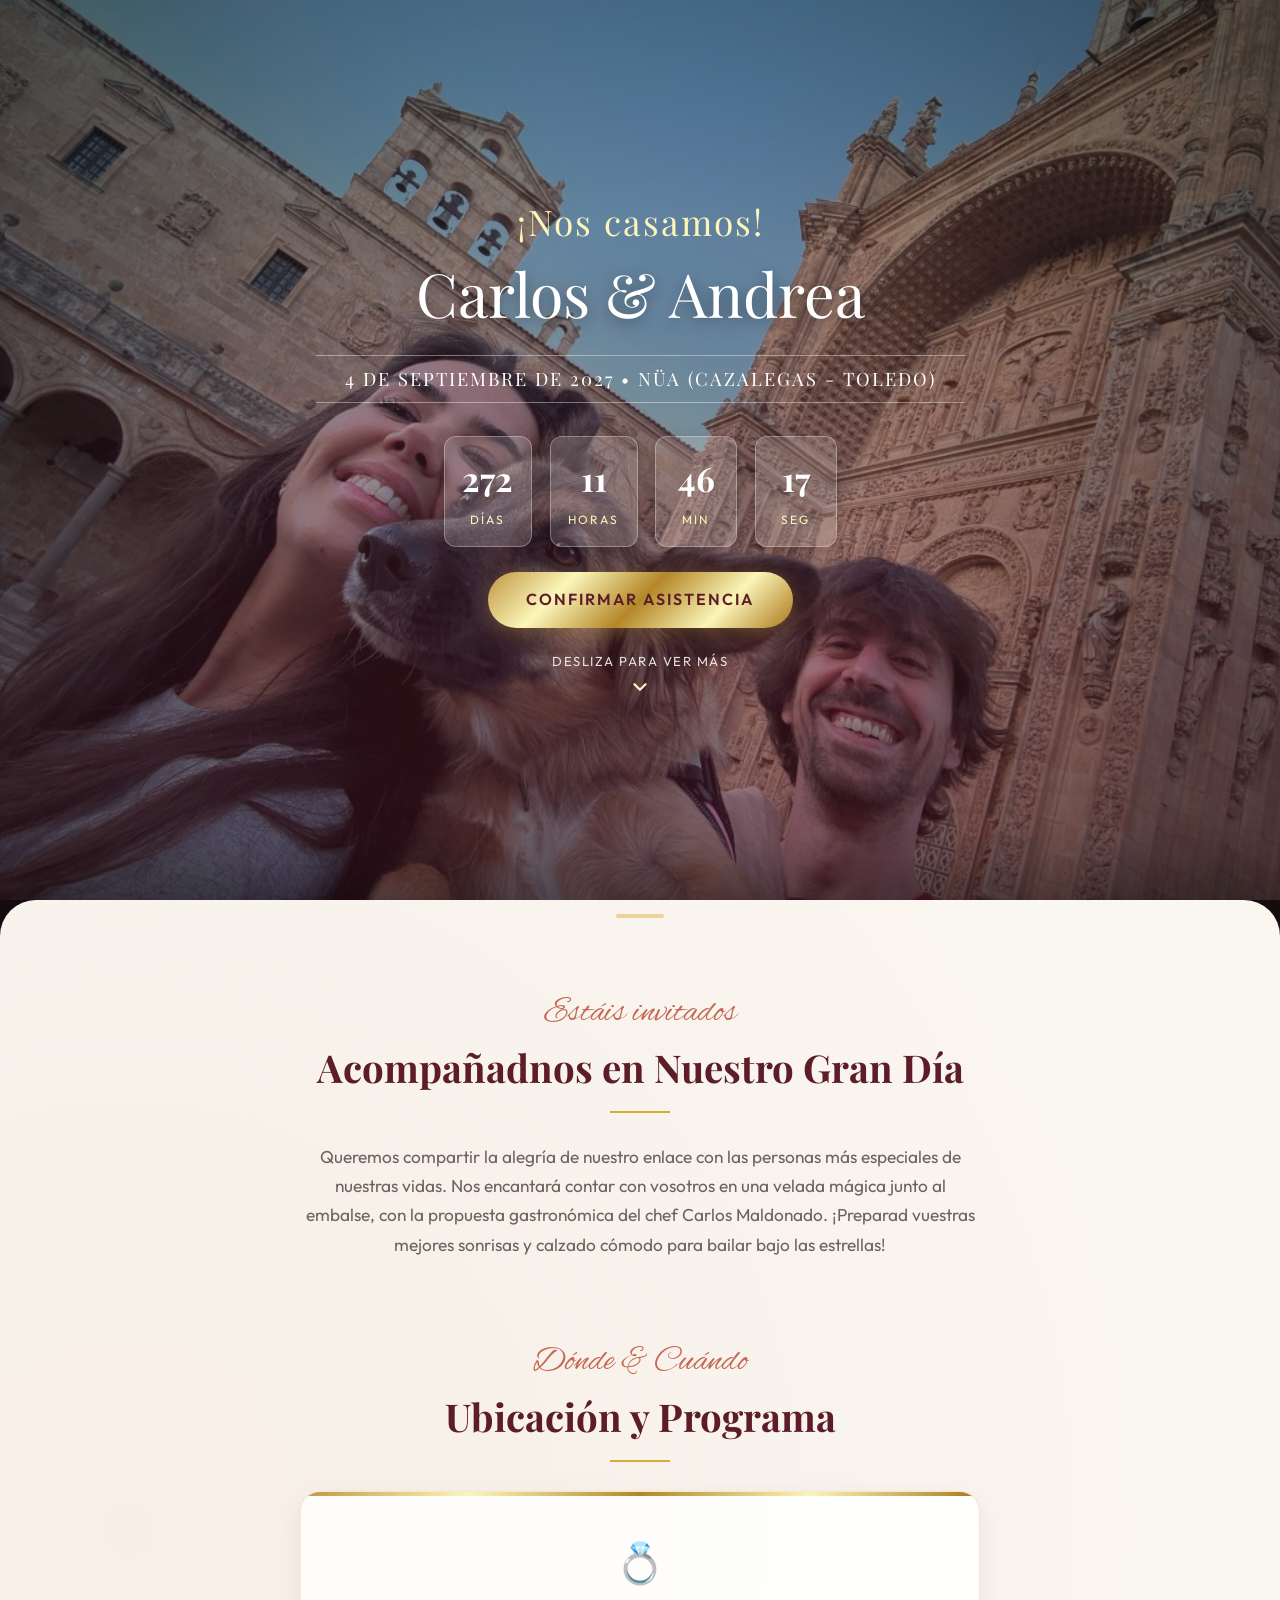
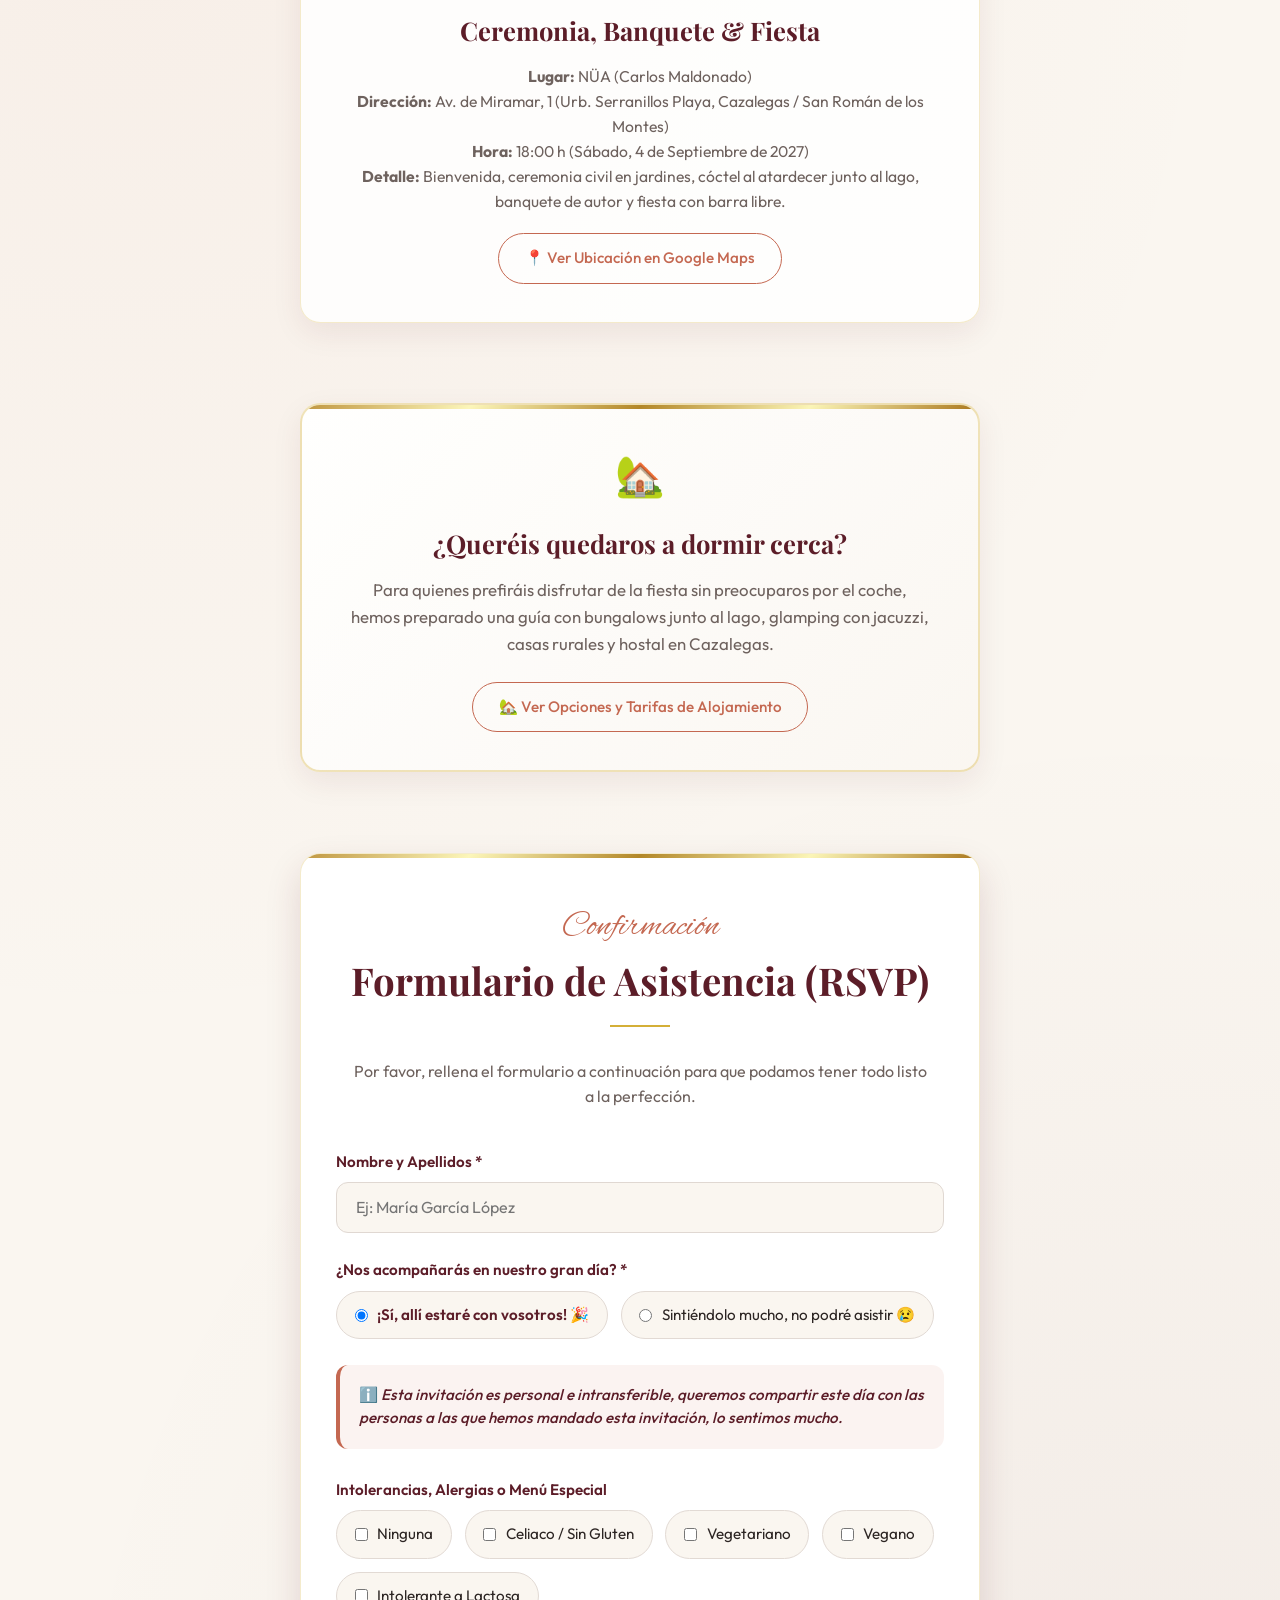
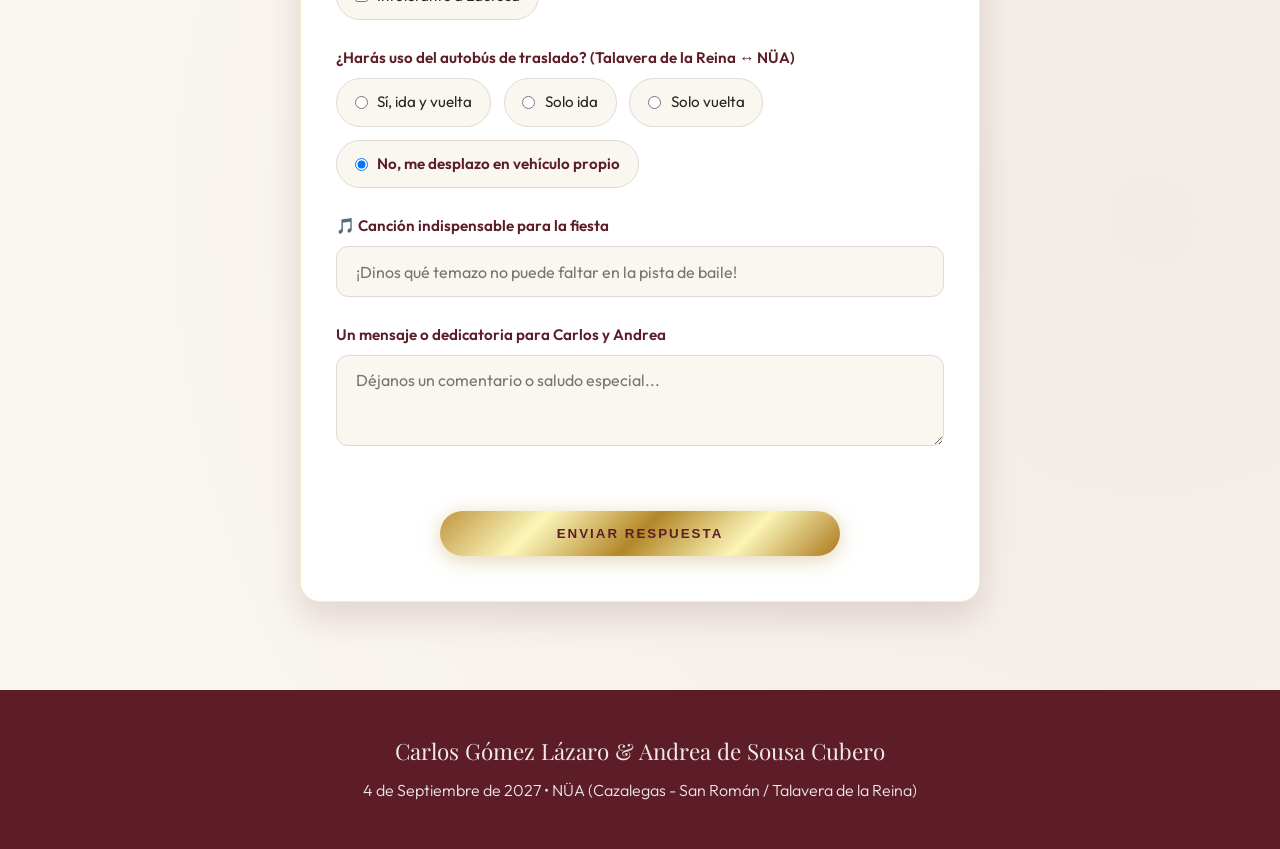
==== index.html @ b98c94bd "Add smooth scroll curtain reveal transition for hero and cards" ====
<!DOCTYPE html>
<html lang="es">
<head>
  <meta charset="UTF-8">
  <meta name="viewport" content="width=device-width, initial-scale=1.0">
  <title>Boda Carlos & Andrea | Invitación Oficial y RSVP</title>
  <meta name="description" content="Invitación oficial de boda de Carlos Gómez Lázaro y Andrea de Sousa Cubero el 4 de Septiembre de 2027. ¡Confirma tu asistencia!">
  
  <!-- CSS Principal -->
  <link rel="stylesheet" href="style.css?v=9">
</head>
<body>

  <!-- HERO SECTION -->
  <header class="hero">
    <div class="hero-overlay"></div>
    <div class="hero-content">
      <p class="hero-subtitle font-serif" style="font-family: 'Playfair Display', serif !important; font-size: 2.2rem; letter-spacing: 2px; text-transform: none; font-style: normal; color: #fcf6ba;">¡Nos casamos!</p>
      <h1 class="hero-title font-serif">Carlos & Andrea</h1>

      <div class="hero-date-badge font-serif">
        4 DE SEPTIEMBRE DE 2027 • NÜA (CAZALEGAS - TOLEDO)
      </div>

      <!-- COUNTDOWN TIMER -->
      <div class="countdown-container">
        <div class="countdown-box">
          <span id="countdown-days" class="countdown-number">00</span>
          <span class="countdown-label">Días</span>
        </div>
        <div class="countdown-box">
          <span id="countdown-hours" class="countdown-number">00</span>
          <span class="countdown-label">Horas</span>
        </div>
        <div class="countdown-box">
          <span id="countdown-minutes" class="countdown-number">00</span>
          <span class="countdown-label">Min</span>
        </div>
        <div class="countdown-box">
          <span id="countdown-seconds" class="countdown-number">00</span>
          <span class="countdown-label">Seg</span>
        </div>
      </div>

      <a href="#rsvp-section" class="btn-primary">Confirmar Asistencia</a>

      <!-- Indicador sutil de scroll -->
      <div class="scroll-indicator">
        <span>Desliza para ver más</span>
        <svg class="scroll-chevron" width="22" height="22" viewBox="0 0 24 24" fill="none" stroke="currentColor" stroke-width="2.5" stroke-linecap="round" stroke-linejoin="round">
          <polyline points="6 9 12 15 18 9"></polyline>
        </svg>
      </div>
    </div>
  </header>

  <!-- CONTENIDO PRINCIPAL: Se desliza cubriendo el Hero al hacer scroll -->
  <main class="main-content-wrapper">

    <!-- NUESTRA HISTORIA & BIENVENIDA -->
    <section class="section welcome-section reveal-on-scroll">
      <div class="section-header">
        <span class="section-subtitle">Estáis invitados</span>
        <h2 class="section-title">Acompañadnos en Nuestro Gran Día</h2>
      </div>
      <p class="welcome-text">
        Queremos compartir la alegría de nuestro enlace con las personas más especiales de nuestras vidas. 
        Nos encantará contar con vosotros en una velada mágica junto al embalse, con la propuesta gastronómica del chef Carlos Maldonado. ¡Preparad vuestras mejores sonrisas y calzado cómodo para bailar bajo las estrellas!
      </p>
    </section>

    <!-- UBICACIONES & EVENTOS -->
    <section class="section reveal-on-scroll">
    <div class="section-header">
      <span class="section-subtitle">Dónde & Cuándo</span>
      <h2 class="section-title">Ubicación y Programa</h2>
    </div>

    <!-- Tarjeta Única: Ceremonia & Celebración -->
    <div class="card">
      <div class="card-icon">💍</div>
      <h3 class="card-title font-serif">Ceremonia, Banquete & Fiesta</h3>
      <p class="card-info">
        <strong>Lugar:</strong> NÜA (Carlos Maldonado)<br>
        <strong>Dirección:</strong> Av. de Miramar, 1 (Urb. Serranillos Playa, Cazalegas / San Román de los Montes)<br>
        <strong>Hora:</strong> 18:00 h (Sábado, 4 de Septiembre de 2027)<br>
        <strong>Detalle:</strong> Bienvenida, ceremonia civil en jardines, cóctel al atardecer junto al lago, banquete de autor y fiesta con barra libre.
      </p>
      <a href="https://maps.google.com/?q=Nua+Eventos+Av+de+Miramar+1+Serranillos+Playa" target="_blank" class="btn-outline">
        📍 Ver Ubicación en Google Maps
      </a>
    </div>
  </section>

    <!-- ALOJAMIENTOS & DÓNDE DORMIR -->
    <section class="section reveal-on-scroll">
      <div class="card card-alojamiento-preview">
        <div class="card-icon">🏡</div>
        <h3 class="card-title font-serif">
          ¿Queréis quedaros a dormir cerca?
        </h3>
        <p class="card-info" style="max-width: 580px; margin: 0 auto 1.5rem; font-size: 1.05rem; line-height: 1.6;">
          Para quienes prefiráis disfrutar de la fiesta sin preocuparos por el coche, hemos preparado una guía con bungalows junto al lago, glamping con jacuzzi, casas rurales y hostal en Cazalegas.
        </p>
        <a href="alojamiento.html" class="btn-outline">
          🏡 Ver Opciones y Tarifas de Alojamiento
        </a>
      </div>
    </section>

    <!-- FORMULARIO RSVP -->
    <section id="rsvp-section" class="section reveal-on-scroll">
      <div class="rsvp-section">
        <div class="section-header" style="margin-bottom: 2rem;">
          <span class="section-subtitle">Confirmación</span>
          <h2 class="section-title">Formulario de Asistencia (RSVP)</h2>
        </div>
        
        <p style="text-align: center; max-width: 580px; margin: 0 auto 2.5rem; color: var(--text-muted);">
          Por favor, rellena el formulario a continuación para que podamos tener todo listo a la perfección.
        </p>

        <form id="rsvp-form">
          <!-- Nombre Completo -->
          <div class="form-group">
            <label for="fullName" class="form-label">Nombre y Apellidos *</label>
            <input type="text" id="fullName" name="fullName" class="form-input" placeholder="Ej: María García López" required>
          </div>

          <!-- Confirmación de Asistencia -->
          <div class="form-group">
            <label class="form-label">¿Nos acompañarás en nuestro gran día? *</label>
            <div class="radio-group">
              <label class="custom-option">
                <input type="radio" name="attendance" value="SI" checked required>
                <span>¡Sí, allí estaré con vosotros! 🎉</span>
              </label>
              <label class="custom-option">
                <input type="radio" name="attendance" value="NO" required>
                <span>Sintiéndolo mucho, no podré asistir 😢</span>
              </label>
            </div>
          </div>

          <!-- Mensaje de Invitación Personal -->
          <div class="form-group" style="background: rgba(196, 104, 81, 0.08); border-left: 4px solid var(--terracotta); padding: 1.2rem; border-radius: var(--radius-md); margin-top: 1.5rem; margin-bottom: 1.8rem;">
            <p style="margin: 0; color: var(--primary-burgundy); font-weight: 500; font-size: 0.95rem; line-height: 1.5;">
              ℹ️ <em>Esta invitación es personal e intransferible, queremos compartir este día con las personas a las que hemos mandado esta invitación, lo sentimos mucho.</em>
            </p>
          </div>

          <!-- Menú Especial / Alergias -->
          <div class="form-group">
            <label class="form-label">Intolerancias, Alergias o Menú Especial</label>
            <div class="checkbox-group">
              <label class="custom-option">
                <input type="checkbox" name="dietary" value="Ninguna">
                <span>Ninguna</span>
              </label>
              <label class="custom-option">
                <input type="checkbox" name="dietary" value="Celiaco/Sin Gluten">
                <span>Celiaco / Sin Gluten</span>
              </label>
              <label class="custom-option">
                <input type="checkbox" name="dietary" value="Vegetariano">
                <span>Vegetariano</span>
              </label>
              <label class="custom-option">
                <input type="checkbox" name="dietary" value="Vegano">
                <span>Vegano</span>
              </label>
              <label class="custom-option">
                <input type="checkbox" name="dietary" value="Intolerante a Lactosa">
                <span>Intolerante a Lactosa</span>
              </label>
            </div>
          </div>

          <!-- Servicio de Autobús -->
          <div class="form-group">
            <label class="form-label">¿Harás uso del autobús de traslado? (Talavera de la Reina ↔ NÜA)</label>
            <div class="radio-group">
              <label class="custom-option">
                <input type="radio" name="busRequired" value="SI_IDA_Y_VUELTA">
                <span>Sí, ida y vuelta</span>
              </label>
              <label class="custom-option">
                <input type="radio" name="busRequired" value="SOLO_IDA">
                <span>Solo ida</span>
              </label>
              <label class="custom-option">
                <input type="radio" name="busRequired" value="SOLO_VUELTA">
                <span>Solo vuelta</span>
              </label>
              <label class="custom-option">
                <input type="radio" name="busRequired" value="NO" checked>
                <span>No, me desplazo en vehículo propio</span>
              </label>
            </div>
          </div>

          <!-- Canción recomendada -->
          <div class="form-group">
            <label for="songRequest" class="form-label">🎵 Canción indispensable para la fiesta</label>
            <input type="text" id="songRequest" name="songRequest" class="form-input" placeholder="¡Dinos qué temazo no puede faltar en la pista de baile!">
          </div>

          <!-- Mensaje para los novios -->
          <div class="form-group">
            <label for="notes" class="form-label">Un mensaje o dedicatoria para Carlos y Andrea</label>
            <textarea id="notes" name="notes" rows="3" class="form-textarea" placeholder="Déjanos un comentario o saludo especial..."></textarea>
          </div>

          <!-- Botón de Envío -->
          <div style="text-align: center; margin-top: 2rem;">
            <button type="submit" id="rsvp-submit-btn" class="btn-primary" style="width: 100%; max-width: 400px;">
              Enviar Respuesta
            </button>
          </div>
        </form>
      </div>
    </section>

    <!-- FOOTER -->
    <footer>
      <p class="font-serif" style="font-size: 1.4rem; margin-bottom: 0.5rem;">Carlos Gómez Lázaro & Andrea de Sousa Cubero</p>
      <p>4 de Septiembre de 2027 • NÜA (Cazalegas - San Román / Talavera de la Reina)</p>
    </footer>

  </main>

  <!-- Scripts -->
  <script src="rsvp_config.js?v=2"></script>
  <script src="app.js?v=3"></script>
</body>
</html>
---- style.css ----
/* ==========================================================================
   Invitación de Boda Virtual - Carlos Gómez Lázaro & Andrea de Sousa Cubero
   Estilo: Romántico / Otoñal Chic (Burdeos, Terracota, Oro Cálido, Crema)
   ========================================================================== */

@import url('https://fonts.googleapis.com/css2?family=Alex+Brush&family=Outfit:wght@300;400;500;600;700&family=Playfair+Display:ital,wght@0,400;0,600;0,700;1,400&display=swap');

:root {
  /* Paleta de Colores Otoñal & Elegante */
  --primary-burgundy: #5c1d28;
  --terracotta: #c46851;
  --warm-gold: #d4af37;
  --gold-gradient: linear-gradient(135deg, #bf953f 0%, #fcf6ba 25%, #b38728 50%, #fbf5b7 75%, #aa771c 100%);
  --soft-cream: #faf6f0;
  --card-bg: rgba(255, 255, 255, 0.85);
  --glass-border: rgba(212, 175, 55, 0.25);
  --text-dark: #2c2523;
  --text-muted: #6e625e;
  --sage-green: #687a69;
  --shadow-soft: 0 10px 30px rgba(92, 29, 40, 0.08);
  --shadow-hover: 0 15px 35px rgba(92, 29, 40, 0.15);
  --radius-lg: 20px;
  --radius-md: 12px;
  --transition: all 0.3s cubic-bezier(0.25, 0.8, 0.25, 1);
}

/* Reset & Base */
*, *::before, *::after {
  box-sizing: border-box;
  margin: 0;
  padding: 0;
}

html {
  scroll-behavior: smooth;
}

body {
  font-family: 'Outfit', sans-serif;
  background-color: #1a0f12;
  color: var(--text-dark);
  line-height: 1.6;
  overflow-x: clip;
}

body.alojamiento-page {
  background-color: var(--soft-cream);
  background-image: 
    radial-gradient(circle at 10% 20%, rgba(196, 104, 81, 0.05) 0%, transparent 40%),
    radial-gradient(circle at 90% 80%, rgba(92, 29, 40, 0.05) 0%, transparent 40%);
}

/* Tipografía Especial */
.font-script {
  font-family: 'Alex Brush', cursive;
}

.font-serif {
  font-family: 'Playfair Display', serif;
}

/* Hero Section (Fijo / Sticky que queda de fondo) */
.hero {
  position: sticky;
  top: 0;
  height: 100vh;
  height: 100dvh;
  min-height: 560px;
  display: flex;
  flex-direction: column;
  align-items: center;
  justify-content: center;
  text-align: center;
  padding: 2.5rem 1.5rem 3rem;
  background: linear-gradient(rgba(44, 37, 35, 0.4), rgba(92, 29, 40, 0.55)),
              url('portada.jpg') center 90%/cover no-repeat;
  color: #ffffff;
  z-index: 1;
  box-sizing: border-box;
}

.hero-overlay {
  position: absolute;
  top: 0; left: 0; right: 0; bottom: 0;
  background: radial-gradient(circle at center, transparent 30%, rgba(0, 0, 0, 0.45) 100%);
}

.hero-content {
  position: relative;
  z-index: 2;
  max-width: 800px;
  animation: fadeIn 1.2s ease-out;
  will-change: opacity, transform;
  transition: opacity 0.1s linear, transform 0.1s linear;
}

.hero-subtitle {
  font-family: 'Playfair Display', serif !important;
  font-size: 2.2rem;
  letter-spacing: 2px;
  text-transform: none;
  color: #fcf6ba;
  margin-bottom: 0.5rem;
  font-weight: 400;
  font-style: normal;
}

.hero-title {
  font-size: 3.8rem;
  line-height: 1.15;
  margin-bottom: 0.5rem;
  font-weight: 400;
  text-shadow: 0 4px 15px rgba(0, 0, 0, 0.4);
}

.hero-date-badge {
  display: inline-block;
  margin: 1.2rem 0 1.6rem;
  padding: 0.5rem 1.8rem;
  border-top: 1px solid rgba(255, 255, 255, 0.4);
  border-bottom: 1px solid rgba(255, 255, 255, 0.4);
  font-size: 1.15rem;
  letter-spacing: 2px;
}

/* Cuenta Atrás */
.countdown-container {
  display: flex;
  gap: 1.1rem;
  justify-content: center;
  margin-top: 0.5rem;
  flex-wrap: wrap;
}

.countdown-box {
  background: rgba(255, 255, 255, 0.15);
  backdrop-filter: blur(8px);
  -webkit-backdrop-filter: blur(8px);
  border: 1px solid rgba(255, 255, 255, 0.3);
  padding: 0.9rem 1.1rem;
  border-radius: var(--radius-md);
  min-width: 82px;
  box-shadow: 0 4px 15px rgba(0,0,0,0.2);
}

.countdown-number {
  font-family: 'Playfair Display', serif;
  font-size: 2.1rem;
  font-weight: 700;
  color: #ffffff;
  display: block;
}

.countdown-label {
  font-size: 0.75rem;
  text-transform: uppercase;
  letter-spacing: 2px;
  color: #fcf6ba;
}

/* Botones Principales */
.btn-primary {
  display: inline-block;
  padding: 0.95rem 2.4rem;
  background: var(--gold-gradient);
  color: var(--primary-burgundy);
  font-weight: 600;
  text-transform: uppercase;
  letter-spacing: 2px;
  border-radius: 50px;
  text-decoration: none;
  border: none;
  cursor: pointer;
  box-shadow: 0 4px 20px rgba(191, 149, 63, 0.4);
  transition: var(--transition);
  margin-top: 1.6rem;
}

.btn-primary:hover {
  transform: translateY(-3px) scale(1.02);
  box-shadow: 0 8px 25px rgba(191, 149, 63, 0.6);
}

/* Indicador de Desplazamiento */
.scroll-indicator {
  margin-top: 1.4rem;
  display: flex;
  flex-direction: column;
  align-items: center;
  gap: 0.25rem;
  color: rgba(255, 255, 255, 0.85);
  font-size: 0.82rem;
  letter-spacing: 1.5px;
  text-transform: uppercase;
  animation: bounceSlow 2.2s infinite ease-in-out;
}

.scroll-chevron {
  stroke: #fcf6ba;
}

@keyframes bounceSlow {
  0%, 20%, 50%, 80%, 100% {
    transform: translateY(0);
    opacity: 0.85;
  }
  40% {
    transform: translateY(7px);
    opacity: 1;
  }
  60% {
    transform: translateY(3px);
    opacity: 0.9;
  }
}

/* Contenedor Principal (Telón que cubre el Hero) */
.main-content-wrapper {
  position: relative;
  z-index: 10;
  background-color: var(--soft-cream);
  background-image: 
    radial-gradient(circle at 10% 20%, rgba(196, 104, 81, 0.05) 0%, transparent 40%),
    radial-gradient(circle at 90% 80%, rgba(92, 29, 40, 0.05) 0%, transparent 40%);
  border-radius: 36px 36px 0 0;
  box-shadow: 0 -25px 60px rgba(0, 0, 0, 0.35);
  padding-top: 1.8rem;
  margin-top: 0;
}

.main-content-wrapper::before {
  content: '';
  position: absolute;
  top: 14px;
  left: 50%;
  transform: translateX(-50%);
  width: 48px;
  height: 4px;
  background: rgba(212, 175, 55, 0.45);
  border-radius: 10px;
}

/* Estructura General de Secciones */
.section {
  padding: 2.5rem 1.25rem;
  max-width: 760px;
  margin: 0 auto;
}

.welcome-section {
  padding-top: 3.5rem;
  padding-bottom: 2.2rem;
}

.welcome-text {
  text-align: center;
  max-width: 680px;
  margin: 0 auto;
  font-size: 1.08rem;
  line-height: 1.7;
  color: var(--text-muted);
}

.section-header {
  text-align: center;
  margin-bottom: 1.8rem;
}

.section-subtitle {
  font-family: 'Alex Brush', cursive;
  font-size: 2.2rem;
  color: var(--terracotta);
  display: block;
}

.section-title {
  font-family: 'Playfair Display', serif;
  font-size: 2.4rem;
  color: var(--primary-burgundy);
  margin-top: -0.3rem;
  position: relative;
}

.section-title::after {
  content: '';
  display: block;
  width: 60px;
  height: 2px;
  background: var(--warm-gold);
  margin: 0.8rem auto 0;
}

/* Tarjetas */
.card {
  background: var(--card-bg);
  backdrop-filter: blur(10px);
  -webkit-backdrop-filter: blur(10px);
  border: 1px solid var(--glass-border);
  border-radius: var(--radius-lg);
  padding: 2.4rem 2rem;
  text-align: center;
  box-shadow: var(--shadow-soft);
  transition: var(--transition);
  position: relative;
  overflow: hidden;
  max-width: 680px;
  width: 100%;
  margin: 0 auto;
}

.card::before {
  content: '';
  position: absolute;
  top: 0; left: 0; right: 0;
  height: 4px;
  background: var(--gold-gradient);
}

.card-alojamiento-preview {
  border: 2px solid rgba(212, 175, 55, 0.35);
  background: linear-gradient(135deg, rgba(255, 255, 255, 0.95), rgba(250, 246, 240, 0.95));
}

.card:hover {
  transform: translateY(-4px);
  box-shadow: var(--shadow-hover);
}

.card-icon {
  font-size: 2.5rem;
  margin-bottom: 1rem;
  color: var(--terracotta);
}

.card-title {
  font-family: 'Playfair Display', serif;
  font-size: 1.6rem;
  color: var(--primary-burgundy);
  margin-bottom: 0.8rem;
}

.card-info {
  color: var(--text-muted);
  margin-bottom: 1.2rem;
  font-size: 0.98rem;
  line-height: 1.6;
}

.btn-outline {
  display: inline-flex;
  align-items: center;
  justify-content: center;
  gap: 0.5rem;
  padding: 0.75rem 1.6rem;
  border: 1px solid var(--terracotta);
  color: var(--terracotta);
  border-radius: 30px;
  text-decoration: none;
  font-weight: 500;
  font-size: 0.95rem;
  transition: var(--transition);
}

.btn-outline:hover {
  background: var(--terracotta);
  color: #ffffff;
}

/* Formulario RSVP */
.rsvp-section {
  background: #ffffff;
  border-radius: var(--radius-lg);
  padding: 2.8rem 2.2rem;
  box-shadow: var(--shadow-hover);
  border: 1px solid var(--glass-border);
  max-width: 680px;
  width: 100%;
  margin: 0 auto;
  position: relative;
  overflow: hidden;
}

.rsvp-section::before {
  content: '';
  position: absolute;
  top: 0; left: 0; right: 0;
  height: 4px;
  background: var(--gold-gradient);
}

.form-group {
  margin-bottom: 1.6rem;
}

.form-label {
  display: block;
  font-weight: 600;
  color: var(--primary-burgundy);
  margin-bottom: 0.5rem;
  font-size: 0.95rem;
}

.form-input, .form-select, .form-textarea {
  width: 100%;
  padding: 0.9rem 1.2rem;
  border: 1px solid #e0d8d2;
  border-radius: var(--radius-md);
  font-family: 'Outfit', sans-serif;
  font-size: 1rem;
  background: var(--soft-cream);
  color: var(--text-dark);
  transition: var(--transition);
}

.form-input:focus, .form-select:focus, .form-textarea:focus {
  outline: none;
  border-color: var(--terracotta);
  box-shadow: 0 0 0 3px rgba(196, 104, 81, 0.15);
  background: #ffffff;
}

.radio-group, .checkbox-group {
  display: flex;
  flex-wrap: wrap;
  gap: 0.8rem;
  margin-top: 0.5rem;
}

.custom-option {
  display: flex;
  align-items: center;
  gap: 0.6rem;
  background: var(--soft-cream);
  padding: 0.7rem 1.1rem;
  border-radius: 30px;
  border: 1px solid #e2dad4;
  cursor: pointer;
  transition: var(--transition);
  font-size: 0.95rem;
}

.custom-option:hover {
  border-color: var(--terracotta);
}

.custom-option input[type="radio"]:checked + span,
.custom-option input[type="checkbox"]:checked + span {
  font-weight: 600;
  color: var(--primary-burgundy);
}

/* Modales & Notificaciones Toast */
.toast {
  position: fixed;
  bottom: 2rem;
  right: 2rem;
  background: var(--primary-burgundy);
  color: #ffffff;
  padding: 1.2rem 2rem;
  border-radius: var(--radius-md);
  box-shadow: 0 10px 30px rgba(0,0,0,0.3);
  display: flex;
  align-items: center;
  gap: 1rem;
  z-index: 1000;
  transform: translateY(150%);
  transition: transform 0.4s cubic-bezier(0.175, 0.885, 0.32, 1.275);
  border-left: 5px solid var(--warm-gold);
}

.toast.show {
  transform: translateY(0);
}

/* Footer */
footer {
  text-align: center;
  padding: 2.8rem 1.5rem;
  background: var(--primary-burgundy);
  color: #ffffff;
  margin-top: 3rem;
}

footer p {
  opacity: 0.9;
  font-weight: 300;
}

/* Animación de Revelado al hacer Scroll */
.reveal-on-scroll {
  opacity: 0;
  transform: translateY(35px);
  transition: opacity 0.85s cubic-bezier(0.16, 1, 0.3, 1), transform 0.85s cubic-bezier(0.16, 1, 0.3, 1);
  will-change: opacity, transform;
}

.reveal-on-scroll.is-visible {
  opacity: 1;
  transform: translateY(0);
}

/* Keyframes */
@keyframes fadeIn {
  from { opacity: 0; transform: translateY(20px); }
  to { opacity: 1; transform: translateY(0); }
}

/* Responsive Breakpoints */
@media (max-width: 768px) {
  .hero {
    min-height: 520px;
    padding: 2rem 1rem 2.5rem;
  }
  .hero-title { font-size: 2.7rem; }
  .hero-subtitle { font-size: 1.8rem; }
  .hero-date-badge { font-size: 0.95rem; padding: 0.4rem 1.2rem; margin: 1rem 0 1.2rem; }
  .main-content-wrapper { border-radius: 28px 28px 0 0; }
  .welcome-section { padding-top: 2.8rem; padding-bottom: 1.8rem; }
  .section { padding: 1.8rem 1rem; }
  .section-header { margin-bottom: 1.4rem; }
  .section-title { font-size: 2rem; }
  .section-subtitle { font-size: 1.9rem; }
  .card { padding: 1.8rem 1.2rem; }
  .card-title { font-size: 1.45rem; }
  .rsvp-section { padding: 1.8rem 1.2rem; }
  .countdown-box { min-width: 65px; padding: 0.6rem 0.5rem; }
  .countdown-number { font-size: 1.5rem; }
  .btn-primary { padding: 0.85rem 2rem; font-size: 0.95rem; }
  .btn-outline { width: 100%; }
  .custom-option { width: 100%; border-radius: 12px; }
  footer { margin-top: 2rem; padding: 2.2rem 1rem; }
}

/* ==========================================================================
   Estilos para la Guía de Alojamientos (alojamiento.html)
   ========================================================================== */

.hero-small {
  position: relative;
  min-height: 45vh;
  display: flex;
  flex-direction: column;
  align-items: center;
  justify-content: center;
  text-align: center;
  padding: 3.5rem 1.5rem 2.5rem;
  background: linear-gradient(rgba(44, 37, 35, 0.5), rgba(92, 29, 40, 0.65)),
              url('portada.jpg') center 80%/cover no-repeat;
  color: #ffffff;
}

.back-link {
  display: inline-block;
  color: #fcf6ba;
  text-decoration: none;
  font-weight: 500;
  margin-bottom: 1rem;
  padding: 0.4rem 1.2rem;
  border-radius: 30px;
  background: rgba(0, 0, 0, 0.3);
  backdrop-filter: blur(5px);
  border: 1px solid rgba(252, 246, 186, 0.3);
  transition: var(--transition);
}

.back-link:hover {
  background: rgba(0, 0, 0, 0.5);
  border-color: #fcf6ba;
  transform: translateX(-3px);
}

.alojamiento-hero-desc {
  max-width: 600px;
  margin: 0 auto;
  font-size: 1.05rem;
  color: rgba(255, 255, 255, 0.95);
  font-weight: 300;
}

.main-container {
  max-width: 1000px;
  margin: 0 auto;
  padding: 2.5rem 1.5rem;
}

.notice-card {
  display: flex;
  align-items: center;
  gap: 1.2rem;
  background: #ffffff;
  border-left: 5px solid var(--terracotta);
  padding: 1.3rem 1.8rem;
  border-radius: var(--radius-md);
  box-shadow: var(--shadow-soft);
  margin-bottom: 2.5rem;
}

.notice-icon {
  font-size: 2rem;
  line-height: 1;
}

.alojamiento-section {
  background: #ffffff;
  border-radius: var(--radius-lg);
  padding: 2.5rem 2rem;
  margin-bottom: 3rem;
  box-shadow: var(--shadow-soft);
  border: 1px solid rgba(212, 175, 55, 0.2);
  position: relative;
}

.section-badge {
  display: inline-block;
  background: rgba(196, 104, 81, 0.12);
  color: var(--terracotta);
  font-size: 0.85rem;
  font-weight: 600;
  text-transform: uppercase;
  letter-spacing: 1px;
  padding: 0.35rem 1rem;
  border-radius: 30px;
  margin-bottom: 0.8rem;
}

.alojamiento-title {
  color: var(--primary-burgundy);
  font-size: 1.9rem;
  margin-bottom: 0.4rem;
}

.alojamiento-subtitle {
  color: var(--text-muted);
  font-size: 0.98rem;
  margin-bottom: 1.5rem;
}

.contact-action-bar {
  margin-bottom: 2rem;
}

.option-block {
  margin-top: 1.5rem;
}

.option-header {
  margin-bottom: 1.2rem;
}

.option-title-group {
  display: flex;
  align-items: flex-start;
  gap: 1rem;
}

.option-icon {
  font-size: 2.2rem;
  line-height: 1;
}

.option-title {
  color: var(--primary-burgundy);
  font-size: 1.35rem;
  margin-bottom: 0.2rem;
}

.option-desc {
  color: var(--text-muted);
  font-size: 0.95rem;
}

.units-available {
  display: flex;
  flex-wrap: wrap;
  align-items: center;
  gap: 0.6rem;
  margin-bottom: 1.5rem;
  padding: 0.8rem 1.2rem;
  background: var(--soft-cream);
  border-radius: var(--radius-md);
  font-size: 0.9rem;
}

.badge-pill {
  background: #ffffff;
  border: 1px solid #d4af37;
  color: var(--primary-burgundy);
  padding: 0.25rem 0.75rem;
  border-radius: 20px;
  font-weight: 500;
  font-size: 0.85rem;
}

/* Tablas Tarifas */
.table-responsive {
  width: 100%;
  overflow-x: auto;
  border-radius: var(--radius-md);
  border: 1px solid #e8dfd8;
  margin-bottom: 1rem;
}

.tarifa-table {
  width: 100%;
  border-collapse: collapse;
  text-align: center;
  font-size: 0.95rem;
}

.tarifa-table th {
  background: var(--primary-burgundy);
  color: #ffffff;
  padding: 0.85rem 1rem;
  font-weight: 500;
  font-size: 0.9rem;
  letter-spacing: 0.5px;
}

.tarifa-table td {
  padding: 0.85rem 1rem;
  border-bottom: 1px solid #eee6df;
  color: var(--text-dark);
}

.tarifa-table tbody tr:nth-child(even) {
  background: #fbf9f6;
}

.tarifa-table tbody tr:hover {
  background: rgba(196, 104, 81, 0.08);
}

.tarifa-table tr.highlight-row {
  background: rgba(212, 175, 55, 0.12) !important;
  font-weight: 600;
}

.tarifa-table tr.highlight-row td:first-child {
  color: var(--primary-burgundy);
}

.table-note {
  font-size: 0.88rem;
  color: var(--text-muted);
  line-height: 1.5;
  margin-top: 0.6rem;
}

/* Grid Casas Rurales */
.cards-grid-alojamiento {
  display: grid;
  grid-template-columns: repeat(auto-fit, minmax(220px, 1fr));
  gap: 1.5rem;
  margin-top: 1.5rem;
}

.rural-card {
  background: var(--soft-cream);
  border: 1px solid #e2dad4;
  border-radius: var(--radius-md);
  padding: 1.5rem 1.2rem;
  text-align: center;
  transition: var(--transition);
  display: flex;
  flex-direction: column;
  justify-content: space-between;
}

.rural-card:hover {
  transform: translateY(-5px);
  border-color: var(--terracotta);
  box-shadow: var(--shadow-soft);
}

.rural-icon {
  font-size: 1.1rem;
  font-weight: 600;
  background: #ffffff;
  color: var(--primary-burgundy);
  border: 1px solid rgba(212, 175, 55, 0.4);
  padding: 0.4rem 0.8rem;
  border-radius: 30px;
  display: inline-block;
  margin-bottom: 0.8rem;
}

.rural-name {
  color: var(--primary-burgundy);
  font-size: 1.15rem;
  margin-bottom: 0.3rem;
}

.rural-capacity {
  font-size: 0.9rem;
  color: var(--text-muted);
  margin-bottom: 0.8rem;
}

.rural-price {
  font-size: 1.7rem;
  font-weight: 700;
  color: var(--primary-burgundy);
  margin-bottom: 0.2rem;
}

.rural-price-sub {
  font-size: 0.9rem;
  font-weight: 400;
  color: var(--text-muted);
}

.rural-per-person {
  font-size: 0.85rem;
  color: var(--terracotta);
  font-weight: 600;
  margin-bottom: 0.8rem;
}

.rural-tag {
  font-size: 0.82rem;
  color: var(--text-muted);
  border-top: 1px dashed #ded4cc;
  padding-top: 0.6rem;
  margin-top: auto;
}

/* Grid Hostal */
.hostal-grid {
  display: grid;
  grid-template-columns: repeat(auto-fit, minmax(200px, 1fr));
  gap: 1.2rem;
  margin-top: 1.5rem;
}

.hostal-card {
  background: var(--soft-cream);
  border: 1px solid #e2dad4;
  border-radius: var(--radius-md);
  padding: 1.3rem 1.2rem;
  text-align: center;
  transition: var(--transition);
}

.hostal-card:hover {
  border-color: var(--terracotta);
  background: #ffffff;
}

.hostal-type {
  font-weight: 600;
  color: var(--primary-burgundy);
  font-size: 1rem;
  margin-bottom: 0.5rem;
}

.hostal-price {
  font-size: 1.6rem;
  font-weight: 700;
  color: var(--terracotta);
  margin-bottom: 0.2rem;
}

.hostal-price-sub {
  font-size: 0.85rem;
  font-weight: 400;
  color: var(--text-muted);
}

.hostal-detail {
  font-size: 0.85rem;
  color: var(--text-muted);
}

@media (max-width: 768px) {
  .hero-small { padding: 3rem 1rem 2rem; min-height: 40vh; }
  .alojamiento-section { padding: 1.8rem 1.2rem; }
  .tarifa-table { font-size: 0.85rem; }
  .tarifa-table th, .tarifa-table td { padding: 0.6rem 0.5rem; }
}

/* Botón Dorado Ultra Destacado */
.btn-gold {
  display: inline-flex;
  align-items: center;
  justify-content: center;
  gap: 0.6rem;
  padding: 0.9rem 2.2rem;
  background: var(--gold-gradient);
  color: var(--primary-burgundy) !important;
  font-weight: 700;
  font-size: 1rem;
  text-transform: uppercase;
  letter-spacing: 1.5px;
  border-radius: 50px;
  text-decoration: none;
  border: 2px solid #b38728;
  cursor: pointer;
  box-shadow: 0 4px 20px rgba(191, 149, 63, 0.45), 0 0 15px rgba(252, 246, 186, 0.35);
  transition: var(--transition);
}

.btn-gold:hover {
  transform: translateY(-3px) scale(1.03);
  box-shadow: 0 8px 30px rgba(191, 149, 63, 0.7), 0 0 20px rgba(252, 246, 186, 0.6);
  color: #3b0e16 !important;
  border-color: #8c6218;
}
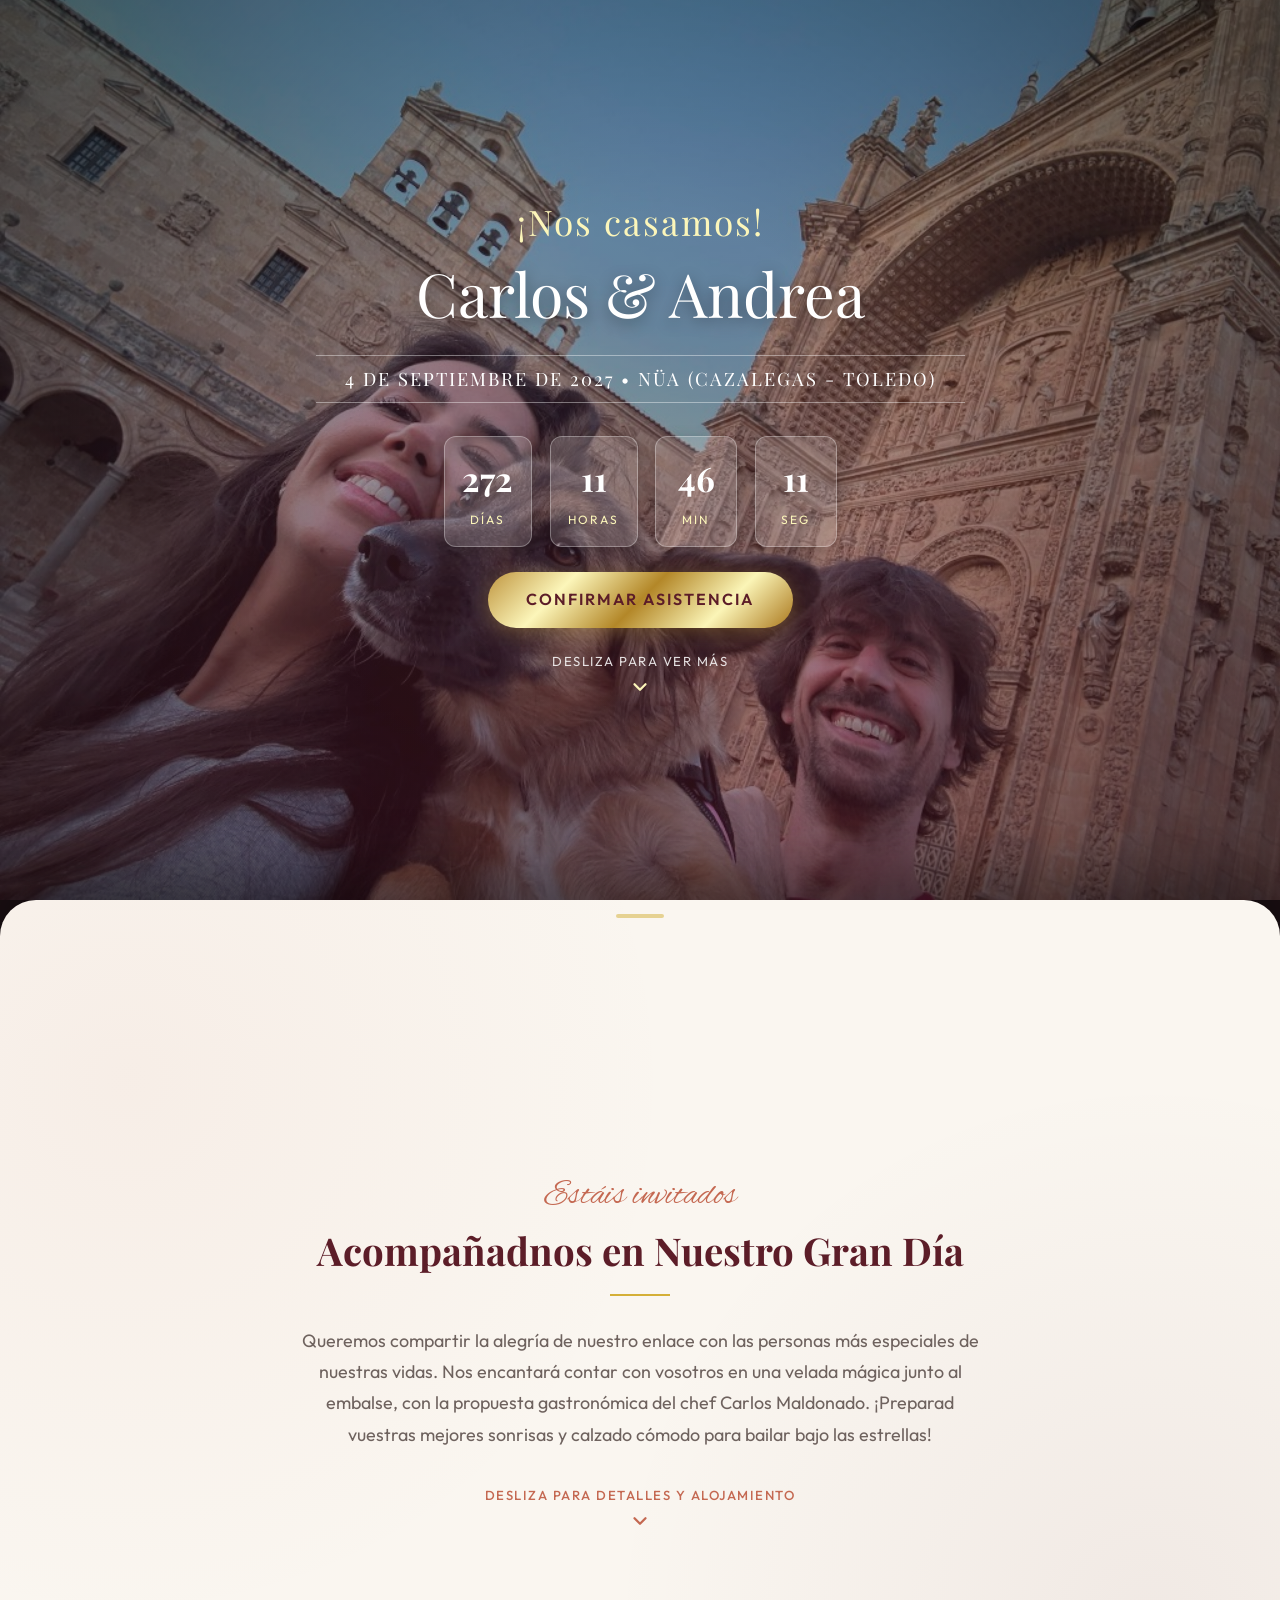
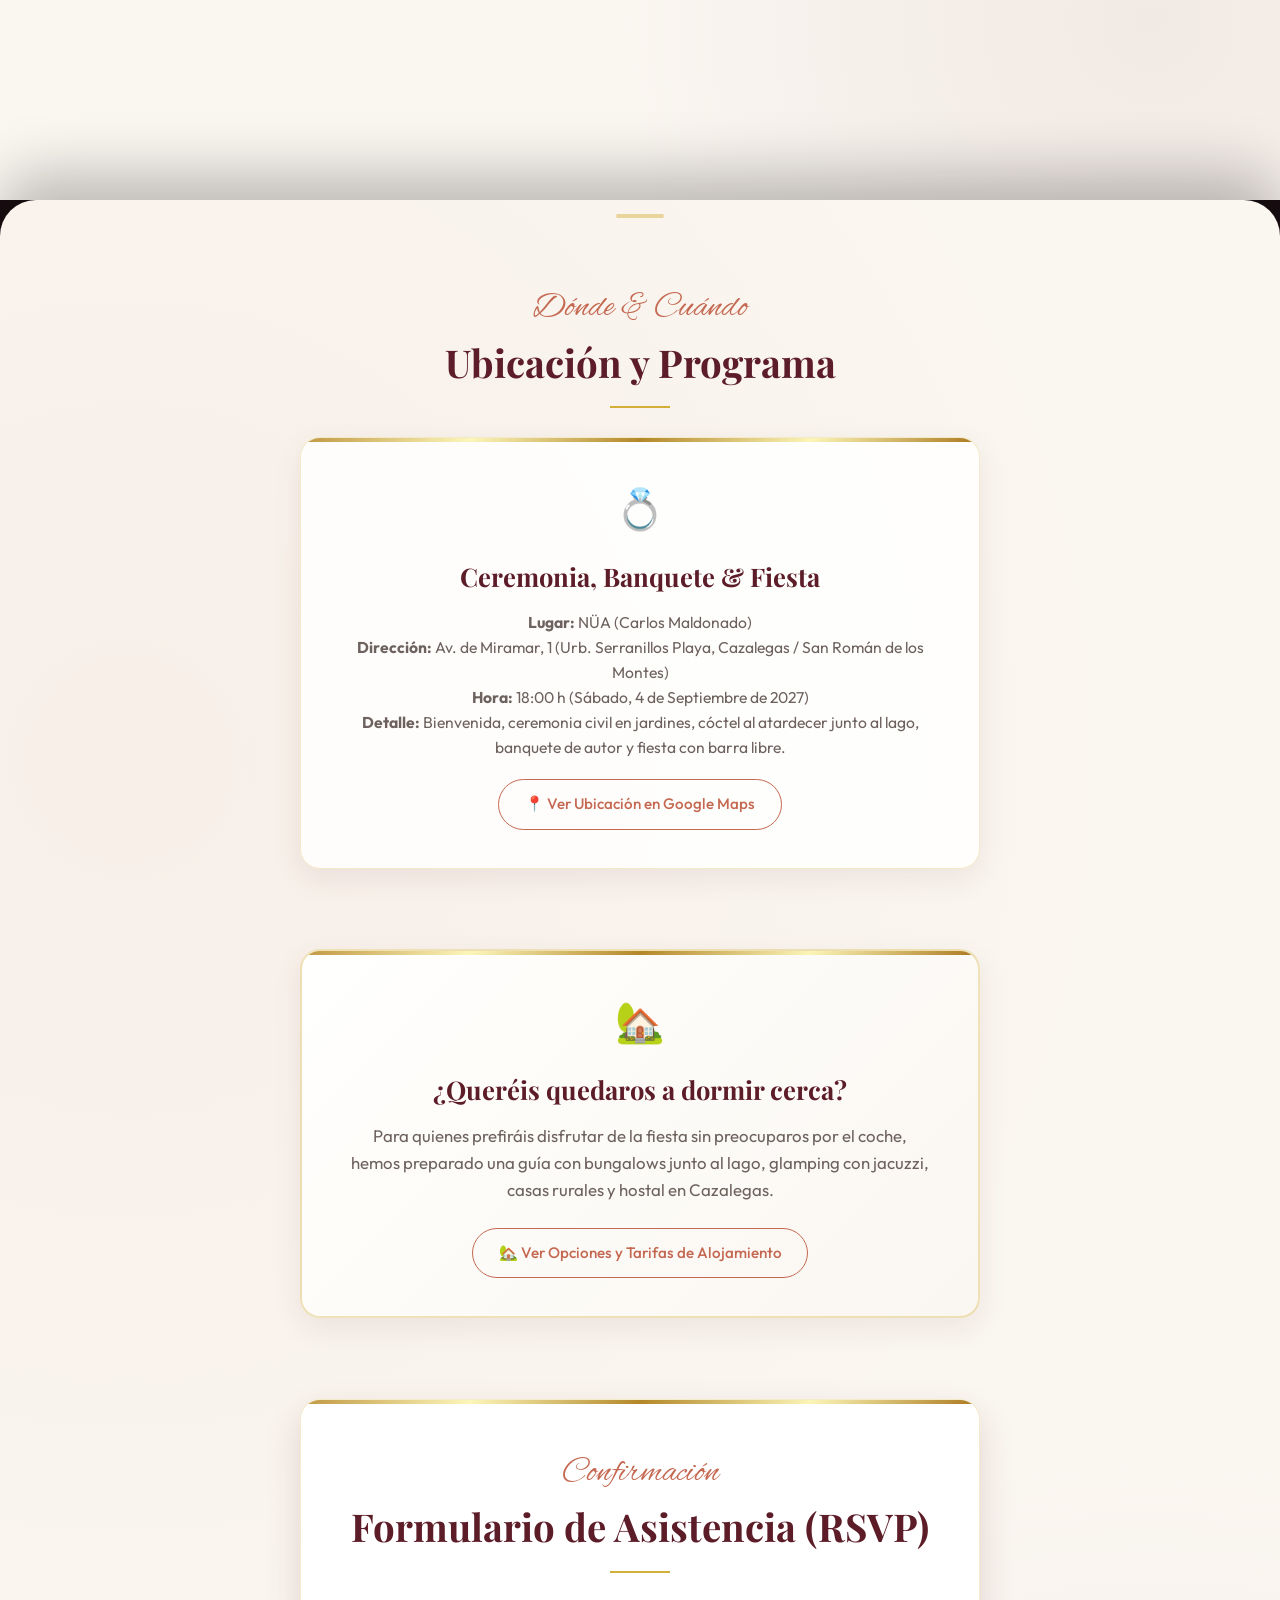
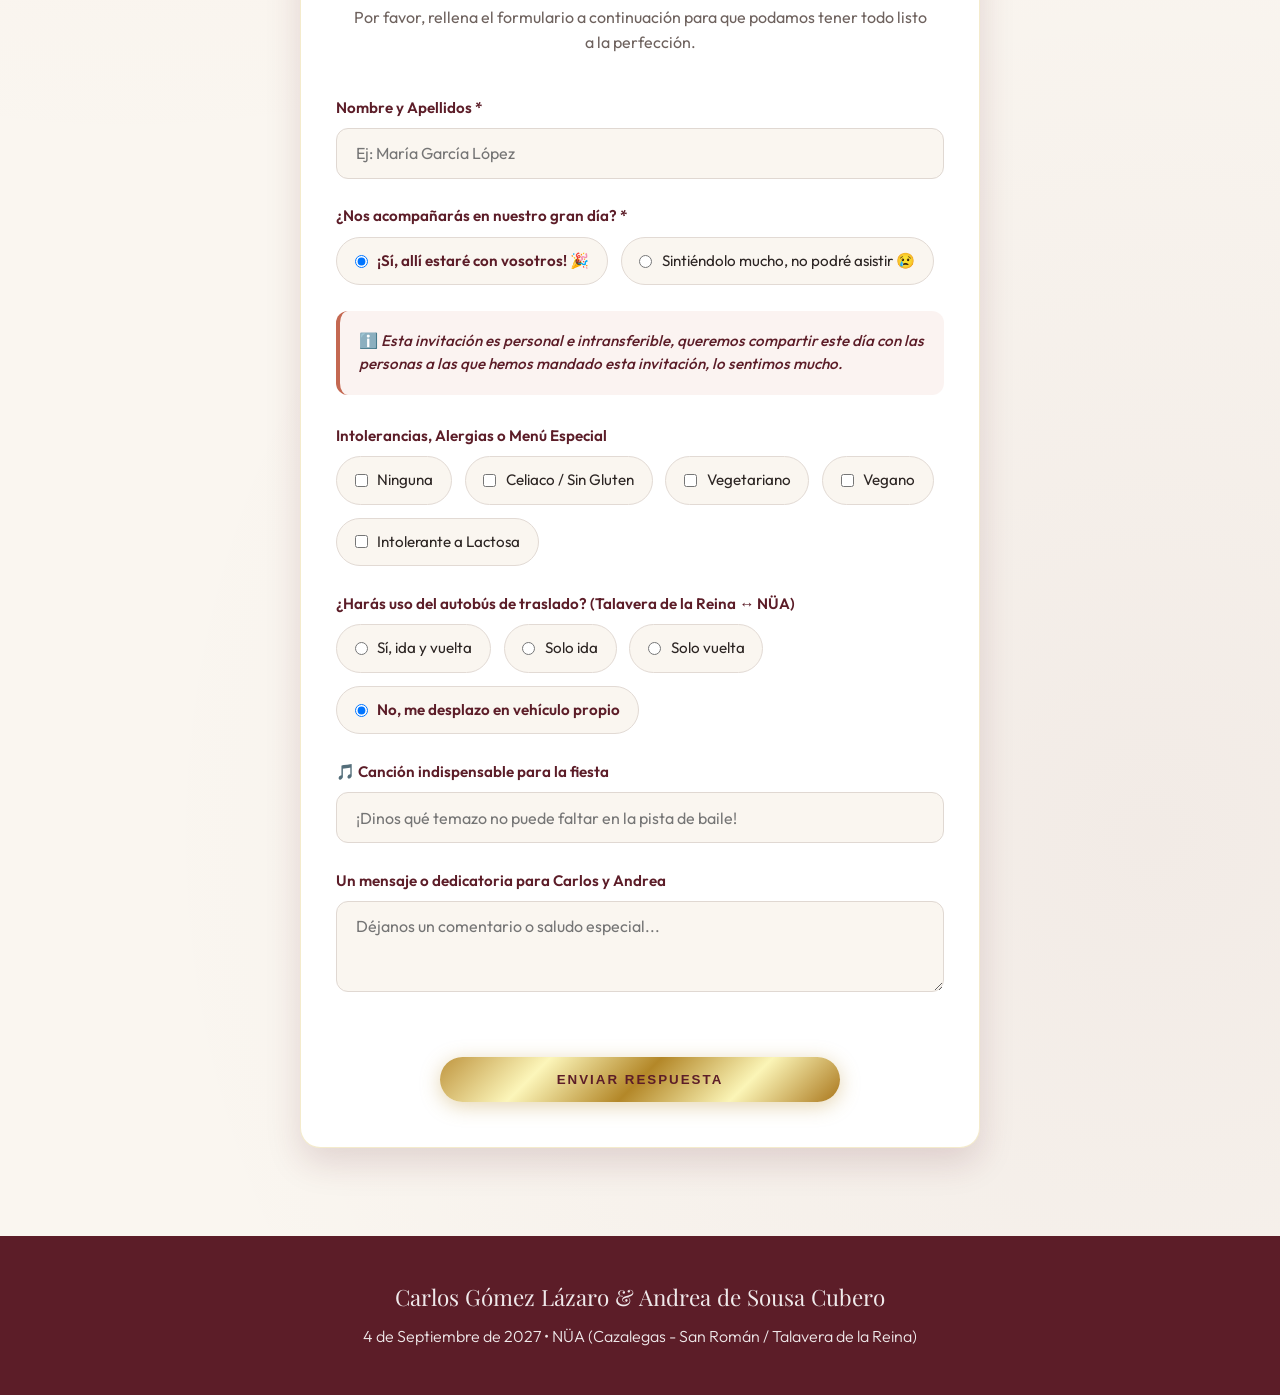
==== commit 7b2e89cb: "Add second transition layer for welcome section with custom scroll prompt" ====
--- a/index.html
+++ b/index.html
@@ -7,7 +7,7 @@
   <meta name="description" content="Invitación oficial de boda de Carlos Gómez Lázaro y Andrea de Sousa Cubero el 4 de Septiembre de 2027. ¡Confirma tu asistencia!">
   
   <!-- CSS Principal -->
-  <link rel="stylesheet" href="style.css?v=9">
+  <link rel="stylesheet" href="style.css?v=10">
 </head>
 <body>
 
@@ -54,11 +54,9 @@
     </div>
   </header>
 
-  <!-- CONTENIDO PRINCIPAL: Se desliza cubriendo el Hero al hacer scroll -->
-  <main class="main-content-wrapper">
-
-    <!-- NUESTRA HISTORIA & BIENVENIDA -->
-    <section class="section welcome-section reveal-on-scroll">
+  <!-- BIENVENIDA & HISTORIA (Capa 2: Se desliza y se fija sobre el Hero) -->
+  <section class="welcome-sheet">
+    <div class="welcome-sheet-content">
       <div class="section-header">
         <span class="section-subtitle">Estáis invitados</span>
         <h2 class="section-title">Acompañadnos en Nuestro Gran Día</h2>
@@ -67,7 +65,19 @@
         Queremos compartir la alegría de nuestro enlace con las personas más especiales de nuestras vidas. 
         Nos encantará contar con vosotros en una velada mágica junto al embalse, con la propuesta gastronómica del chef Carlos Maldonado. ¡Preparad vuestras mejores sonrisas y calzado cómodo para bailar bajo las estrellas!
       </p>
-    </section>
+
+      <!-- Indicador sutil de scroll hacia las tarjetas -->
+      <div class="scroll-indicator scroll-indicator-dark">
+        <span>Desliza para detalles y alojamiento</span>
+        <svg class="scroll-chevron" width="22" height="22" viewBox="0 0 24 24" fill="none" stroke="currentColor" stroke-width="2.5" stroke-linecap="round" stroke-linejoin="round">
+          <polyline points="6 9 12 15 18 9"></polyline>
+        </svg>
+      </div>
+    </div>
+  </section>
+
+  <!-- DETALLES, TARJETAS Y RSVP (Capa 3: Se desliza cubriendo la Bienvenida) -->
+  <main class="cards-sheet-wrapper">
 
     <!-- UBICACIONES & EVENTOS -->
     <section class="section reveal-on-scroll">
@@ -231,6 +241,6 @@
 
   <!-- Scripts -->
   <script src="rsvp_config.js?v=2"></script>
-  <script src="app.js?v=3"></script>
+  <script src="app.js?v=4"></script>
 </body>
 </html>
--- a/style.css
+++ b/style.css
@@ -214,21 +214,75 @@
   }
 }
 
-/* Contenedor Principal (Telón que cubre el Hero) */
-.main-content-wrapper {
+/* Capa 2: Pantalla de Bienvenida (Se fija y cubre el Hero) */
+.welcome-sheet {
+  position: sticky;
+  top: 0;
+  height: 100vh;
+  height: 100dvh;
+  min-height: 520px;
+  z-index: 2;
+  display: flex;
+  flex-direction: column;
+  align-items: center;
+  justify-content: center;
+  background-color: var(--soft-cream);
+  background-image: 
+    radial-gradient(circle at 10% 20%, rgba(196, 104, 81, 0.06) 0%, transparent 40%),
+    radial-gradient(circle at 90% 80%, rgba(92, 29, 40, 0.06) 0%, transparent 40%);
+  border-radius: 36px 36px 0 0;
+  box-shadow: 0 -25px 60px rgba(0, 0, 0, 0.35);
+  padding: 2.5rem 1.5rem;
+  box-sizing: border-box;
+  overflow: hidden;
+}
+
+.welcome-sheet::before {
+  content: '';
+  position: absolute;
+  top: 14px;
+  left: 50%;
+  transform: translateX(-50%);
+  width: 48px;
+  height: 4px;
+  background: rgba(212, 175, 55, 0.5);
+  border-radius: 10px;
+}
+
+.welcome-sheet-content {
+  max-width: 760px;
+  width: 100%;
+  margin: 0 auto;
+  text-align: center;
+  will-change: opacity, transform;
+  transition: opacity 0.1s linear, transform 0.1s linear;
+}
+
+.scroll-indicator-dark {
+  color: var(--terracotta);
+  margin-top: 2.2rem;
+  font-weight: 500;
+}
+
+.scroll-indicator-dark .scroll-chevron {
+  stroke: var(--terracotta);
+}
+
+/* Capa 3: Contenedor de Tarjetas, Detalles y RSVP (Se desliza sobre la Bienvenida) */
+.cards-sheet-wrapper {
   position: relative;
-  z-index: 10;
+  z-index: 3;
   background-color: var(--soft-cream);
   background-image: 
     radial-gradient(circle at 10% 20%, rgba(196, 104, 81, 0.05) 0%, transparent 40%),
     radial-gradient(circle at 90% 80%, rgba(92, 29, 40, 0.05) 0%, transparent 40%);
   border-radius: 36px 36px 0 0;
-  box-shadow: 0 -25px 60px rgba(0, 0, 0, 0.35);
-  padding-top: 1.8rem;
+  box-shadow: 0 -25px 60px rgba(0, 0, 0, 0.25);
+  padding-top: 2.5rem;
   margin-top: 0;
 }
 
-.main-content-wrapper::before {
+.cards-sheet-wrapper::before {
   content: '';
   position: absolute;
   top: 14px;
@@ -247,17 +301,12 @@
   margin: 0 auto;
 }
 
-.welcome-section {
-  padding-top: 3.5rem;
-  padding-bottom: 2.2rem;
-}
-
 .welcome-text {
   text-align: center;
   max-width: 680px;
   margin: 0 auto;
-  font-size: 1.08rem;
-  line-height: 1.7;
+  font-size: 1.12rem;
+  line-height: 1.75;
   color: var(--text-muted);
 }
 
@@ -514,8 +563,17 @@
   .hero-title { font-size: 2.7rem; }
   .hero-subtitle { font-size: 1.8rem; }
   .hero-date-badge { font-size: 0.95rem; padding: 0.4rem 1.2rem; margin: 1rem 0 1.2rem; }
-  .main-content-wrapper { border-radius: 28px 28px 0 0; }
-  .welcome-section { padding-top: 2.8rem; padding-bottom: 1.8rem; }
+  .welcome-sheet {
+    min-height: 480px;
+    padding: 2rem 1.2rem;
+    border-radius: 28px 28px 0 0;
+  }
+  .welcome-text { font-size: 1.02rem; line-height: 1.65; }
+  .scroll-indicator-dark { margin-top: 1.6rem; font-size: 0.78rem; }
+  .cards-sheet-wrapper {
+    border-radius: 28px 28px 0 0;
+    padding-top: 1.8rem;
+  }
   .section { padding: 1.8rem 1rem; }
   .section-header { margin-bottom: 1.4rem; }
   .section-title { font-size: 2rem; }
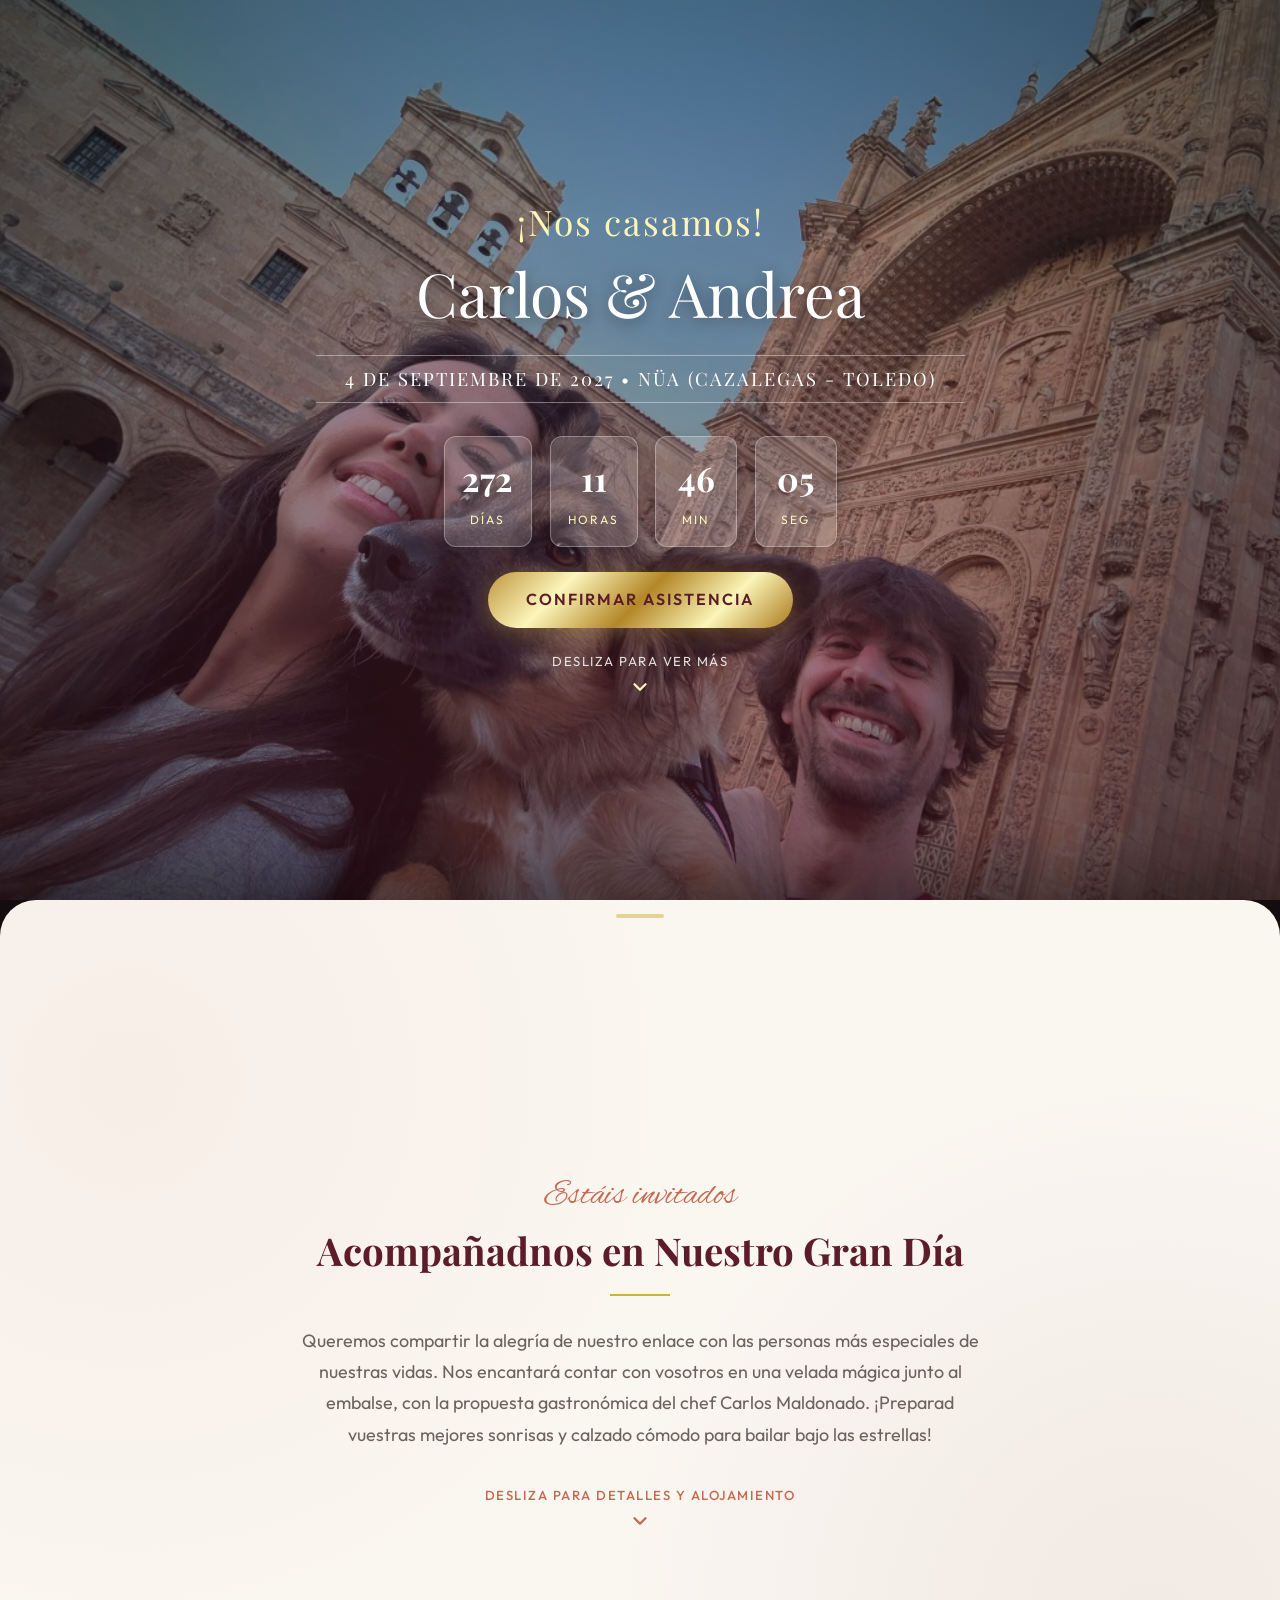
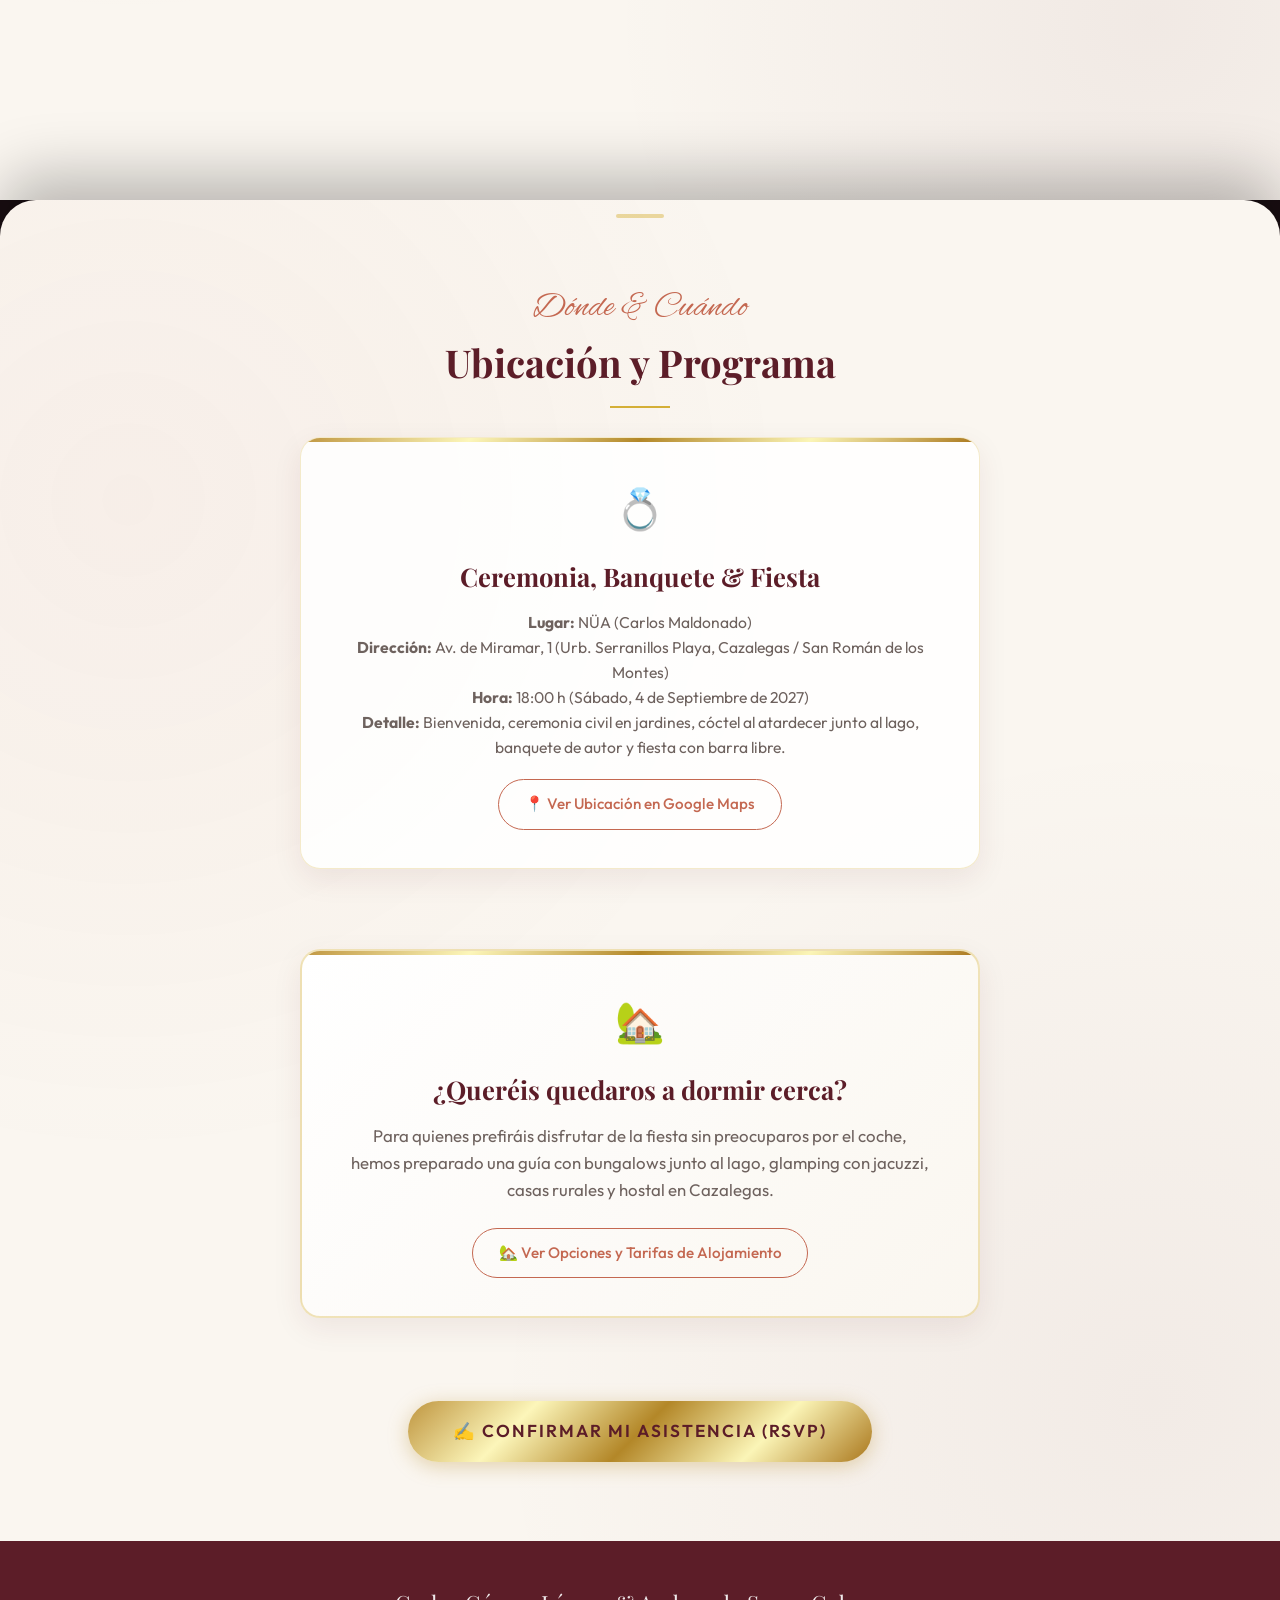
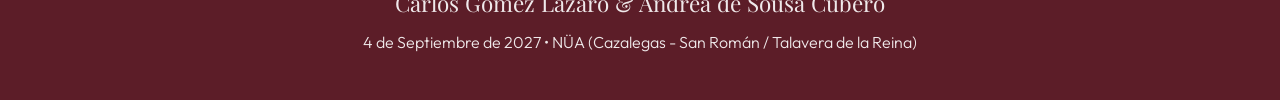
==== commit e95da02c: "Move RSVP confirmation form to dedicated rsvp.html page and link from hero and cards" ====
--- a/index.html
+++ b/index.html
@@ -7,7 +7,7 @@
   <meta name="description" content="Invitación oficial de boda de Carlos Gómez Lázaro y Andrea de Sousa Cubero el 4 de Septiembre de 2027. ¡Confirma tu asistencia!">
   
   <!-- CSS Principal -->
-  <link rel="stylesheet" href="style.css?v=10">
+  <link rel="stylesheet" href="style.css?v=11">
 </head>
 <body>
 
@@ -42,7 +42,7 @@
         </div>
       </div>
 
-      <a href="#rsvp-section" class="btn-primary">Confirmar Asistencia</a>
+      <a href="rsvp.html" class="btn-primary">Confirmar Asistencia</a>
 
       <!-- Indicador sutil de scroll -->
       <div class="scroll-indicator">
@@ -118,117 +118,11 @@
       </div>
     </section>
 
-    <!-- FORMULARIO RSVP -->
-    <section id="rsvp-section" class="section reveal-on-scroll">
-      <div class="rsvp-section">
-        <div class="section-header" style="margin-bottom: 2rem;">
-          <span class="section-subtitle">Confirmación</span>
-          <h2 class="section-title">Formulario de Asistencia (RSVP)</h2>
-        </div>
-        
-        <p style="text-align: center; max-width: 580px; margin: 0 auto 2.5rem; color: var(--text-muted);">
-          Por favor, rellena el formulario a continuación para que podamos tener todo listo a la perfección.
-        </p>
-
-        <form id="rsvp-form">
-          <!-- Nombre Completo -->
-          <div class="form-group">
-            <label for="fullName" class="form-label">Nombre y Apellidos *</label>
-            <input type="text" id="fullName" name="fullName" class="form-input" placeholder="Ej: María García López" required>
-          </div>
-
-          <!-- Confirmación de Asistencia -->
-          <div class="form-group">
-            <label class="form-label">¿Nos acompañarás en nuestro gran día? *</label>
-            <div class="radio-group">
-              <label class="custom-option">
-                <input type="radio" name="attendance" value="SI" checked required>
-                <span>¡Sí, allí estaré con vosotros! 🎉</span>
-              </label>
-              <label class="custom-option">
-                <input type="radio" name="attendance" value="NO" required>
-                <span>Sintiéndolo mucho, no podré asistir 😢</span>
-              </label>
-            </div>
-          </div>
-
-          <!-- Mensaje de Invitación Personal -->
-          <div class="form-group" style="background: rgba(196, 104, 81, 0.08); border-left: 4px solid var(--terracotta); padding: 1.2rem; border-radius: var(--radius-md); margin-top: 1.5rem; margin-bottom: 1.8rem;">
-            <p style="margin: 0; color: var(--primary-burgundy); font-weight: 500; font-size: 0.95rem; line-height: 1.5;">
-              ℹ️ <em>Esta invitación es personal e intransferible, queremos compartir este día con las personas a las que hemos mandado esta invitación, lo sentimos mucho.</em>
-            </p>
-          </div>
-
-          <!-- Menú Especial / Alergias -->
-          <div class="form-group">
-            <label class="form-label">Intolerancias, Alergias o Menú Especial</label>
-            <div class="checkbox-group">
-              <label class="custom-option">
-                <input type="checkbox" name="dietary" value="Ninguna">
-                <span>Ninguna</span>
-              </label>
-              <label class="custom-option">
-                <input type="checkbox" name="dietary" value="Celiaco/Sin Gluten">
-                <span>Celiaco / Sin Gluten</span>
-              </label>
-              <label class="custom-option">
-                <input type="checkbox" name="dietary" value="Vegetariano">
-                <span>Vegetariano</span>
-              </label>
-              <label class="custom-option">
-                <input type="checkbox" name="dietary" value="Vegano">
-                <span>Vegano</span>
-              </label>
-              <label class="custom-option">
-                <input type="checkbox" name="dietary" value="Intolerante a Lactosa">
-                <span>Intolerante a Lactosa</span>
-              </label>
-            </div>
-          </div>
-
-          <!-- Servicio de Autobús -->
-          <div class="form-group">
-            <label class="form-label">¿Harás uso del autobús de traslado? (Talavera de la Reina ↔ NÜA)</label>
-            <div class="radio-group">
-              <label class="custom-option">
-                <input type="radio" name="busRequired" value="SI_IDA_Y_VUELTA">
-                <span>Sí, ida y vuelta</span>
-              </label>
-              <label class="custom-option">
-                <input type="radio" name="busRequired" value="SOLO_IDA">
-                <span>Solo ida</span>
-              </label>
-              <label class="custom-option">
-                <input type="radio" name="busRequired" value="SOLO_VUELTA">
-                <span>Solo vuelta</span>
-              </label>
-              <label class="custom-option">
-                <input type="radio" name="busRequired" value="NO" checked>
-                <span>No, me desplazo en vehículo propio</span>
-              </label>
-            </div>
-          </div>
-
-          <!-- Canción recomendada -->
-          <div class="form-group">
-            <label for="songRequest" class="form-label">🎵 Canción indispensable para la fiesta</label>
-            <input type="text" id="songRequest" name="songRequest" class="form-input" placeholder="¡Dinos qué temazo no puede faltar en la pista de baile!">
-          </div>
-
-          <!-- Mensaje para los novios -->
-          <div class="form-group">
-            <label for="notes" class="form-label">Un mensaje o dedicatoria para Carlos y Andrea</label>
-            <textarea id="notes" name="notes" rows="3" class="form-textarea" placeholder="Déjanos un comentario o saludo especial..."></textarea>
-          </div>
-
-          <!-- Botón de Envío -->
-          <div style="text-align: center; margin-top: 2rem;">
-            <button type="submit" id="rsvp-submit-btn" class="btn-primary" style="width: 100%; max-width: 400px;">
-              Enviar Respuesta
-            </button>
-          </div>
-        </form>
-      </div>
+    <!-- BOTÓN FINAL RSVP -->
+    <section class="section reveal-on-scroll" style="text-align: center; padding-top: 1rem; padding-bottom: 2rem;">
+      <a href="rsvp.html" class="btn-primary" style="font-size: 1.08rem; padding: 1.05rem 2.8rem;">
+        ✍️ Confirmar Mi Asistencia (RSVP)
+      </a>
     </section>
 
     <!-- FOOTER -->
@@ -241,6 +135,6 @@
 
   <!-- Scripts -->
   <script src="rsvp_config.js?v=2"></script>
-  <script src="app.js?v=4"></script>
+  <script src="app.js?v=5"></script>
 </body>
 </html>
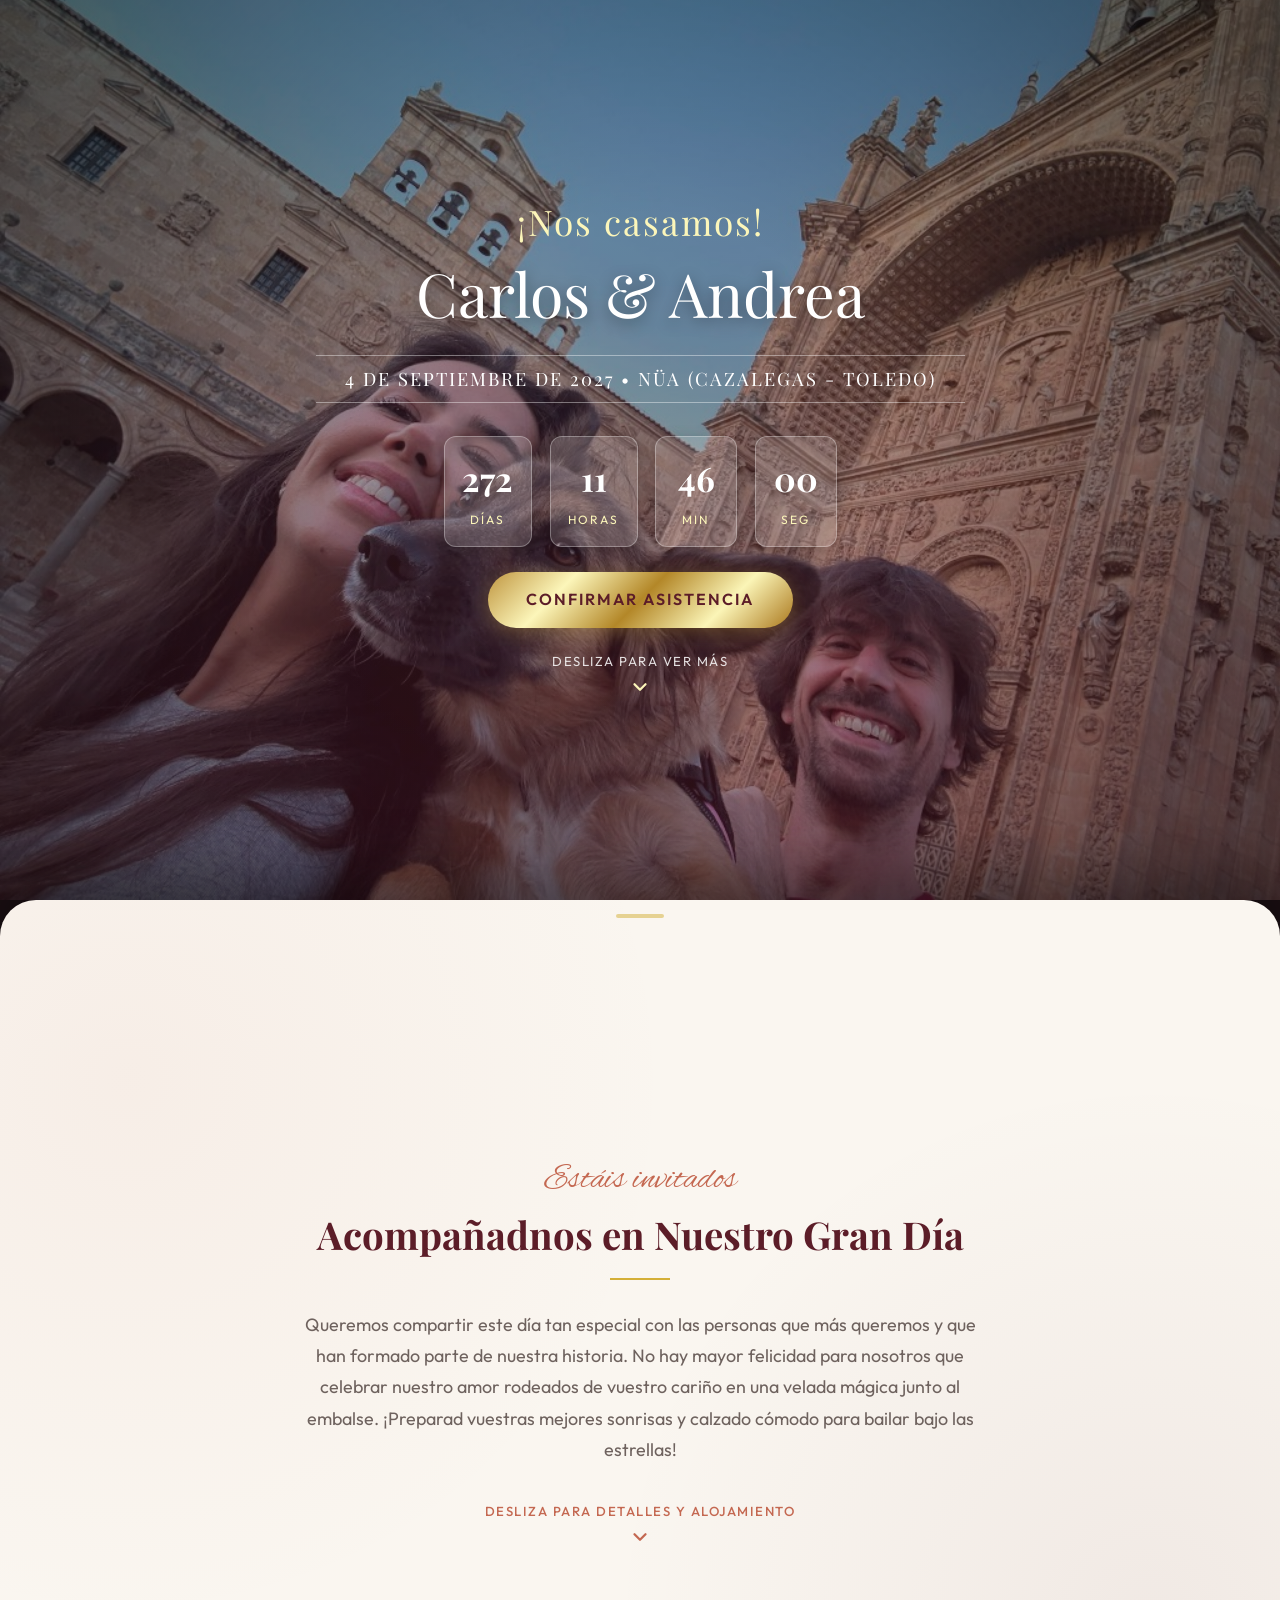
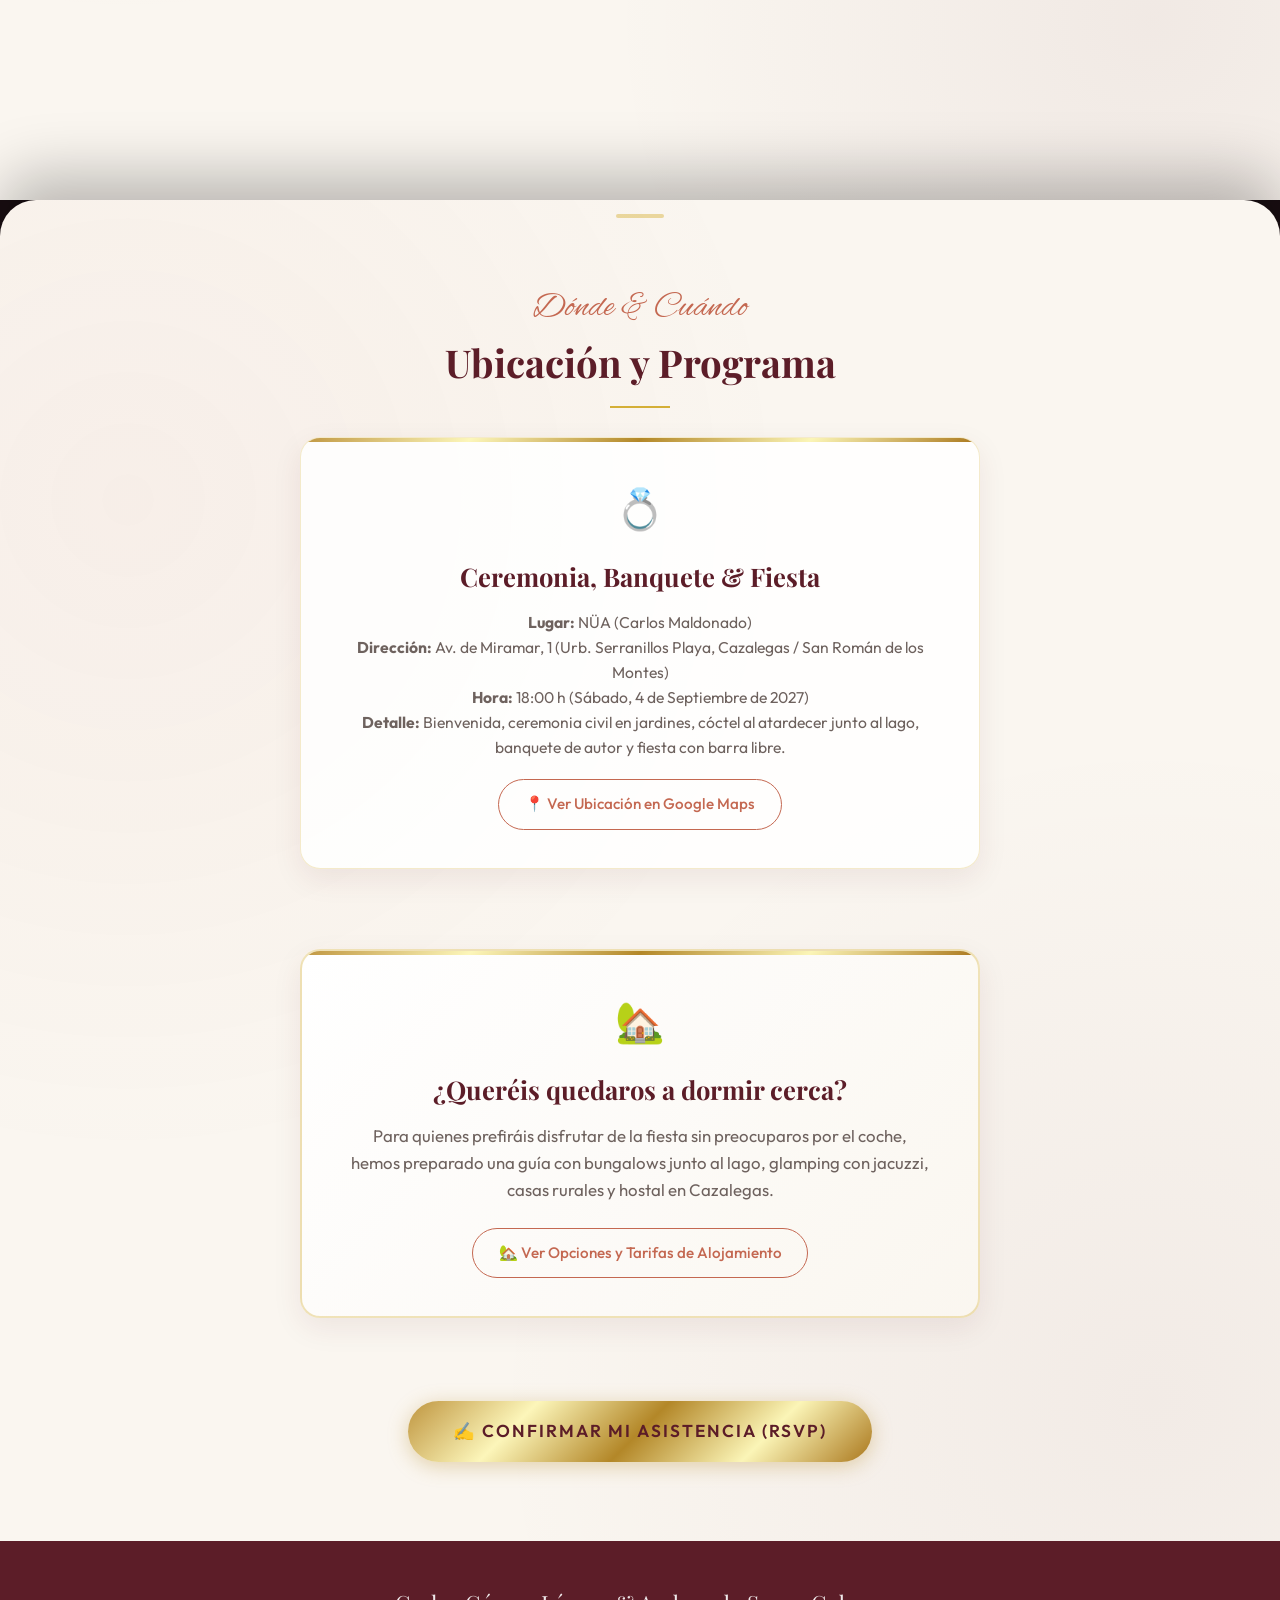
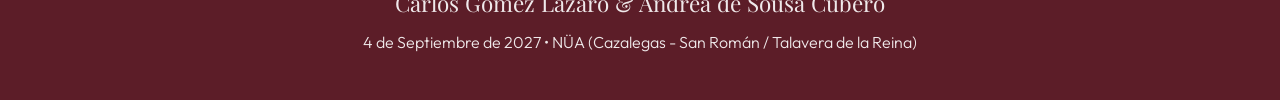
==== commit 259209ea: "Actualizar texto de bienvenida de la invitacion" ====
--- a/index.html
+++ b/index.html
@@ -62,8 +62,7 @@
         <h2 class="section-title">Acompañadnos en Nuestro Gran Día</h2>
       </div>
       <p class="welcome-text">
-        Queremos compartir la alegría de nuestro enlace con las personas más especiales de nuestras vidas. 
-        Nos encantará contar con vosotros en una velada mágica junto al embalse, con la propuesta gastronómica del chef Carlos Maldonado. ¡Preparad vuestras mejores sonrisas y calzado cómodo para bailar bajo las estrellas!
+        Queremos compartir este día tan especial con las personas que más queremos y que han formado parte de nuestra historia. No hay mayor felicidad para nosotros que celebrar nuestro amor rodeados de vuestro cariño en una velada mágica junto al embalse. ¡Preparad vuestras mejores sonrisas y calzado cómodo para bailar bajo las estrellas!
       </p>
 
       <!-- Indicador sutil de scroll hacia las tarjetas -->
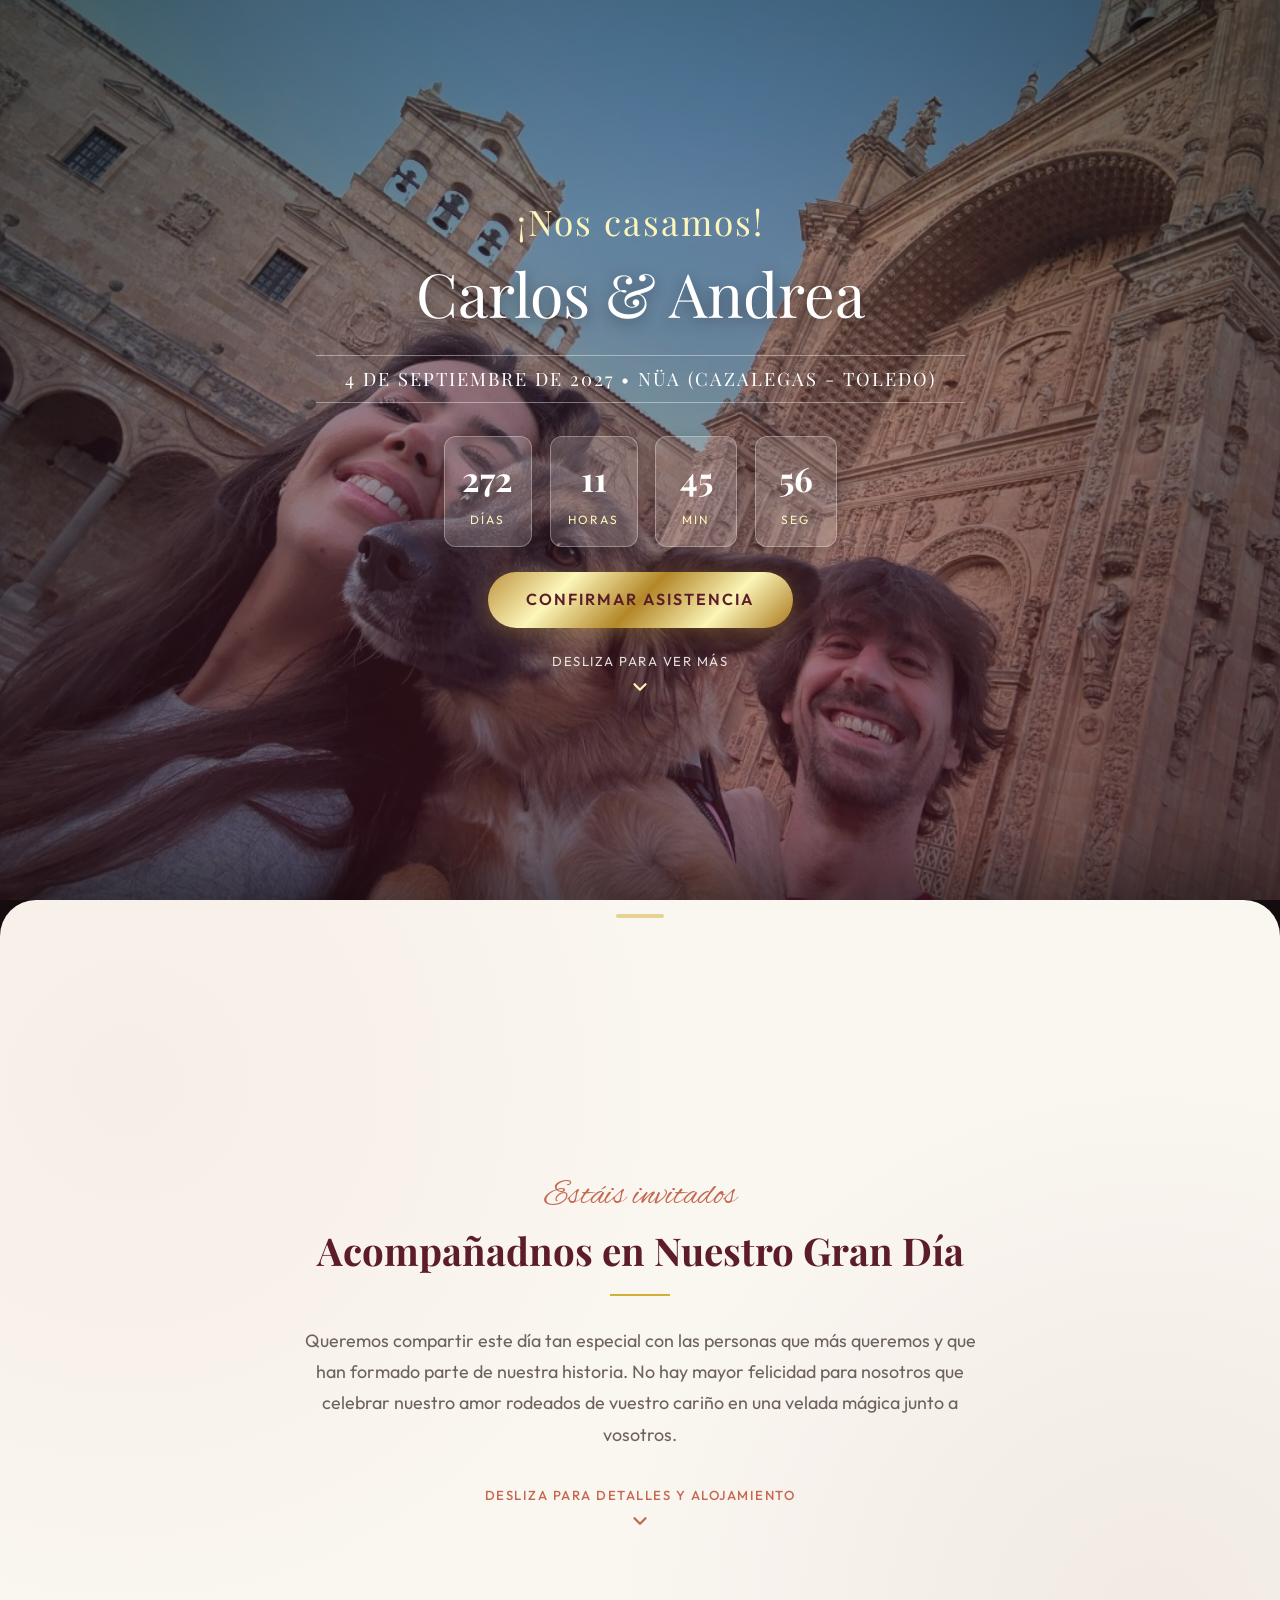
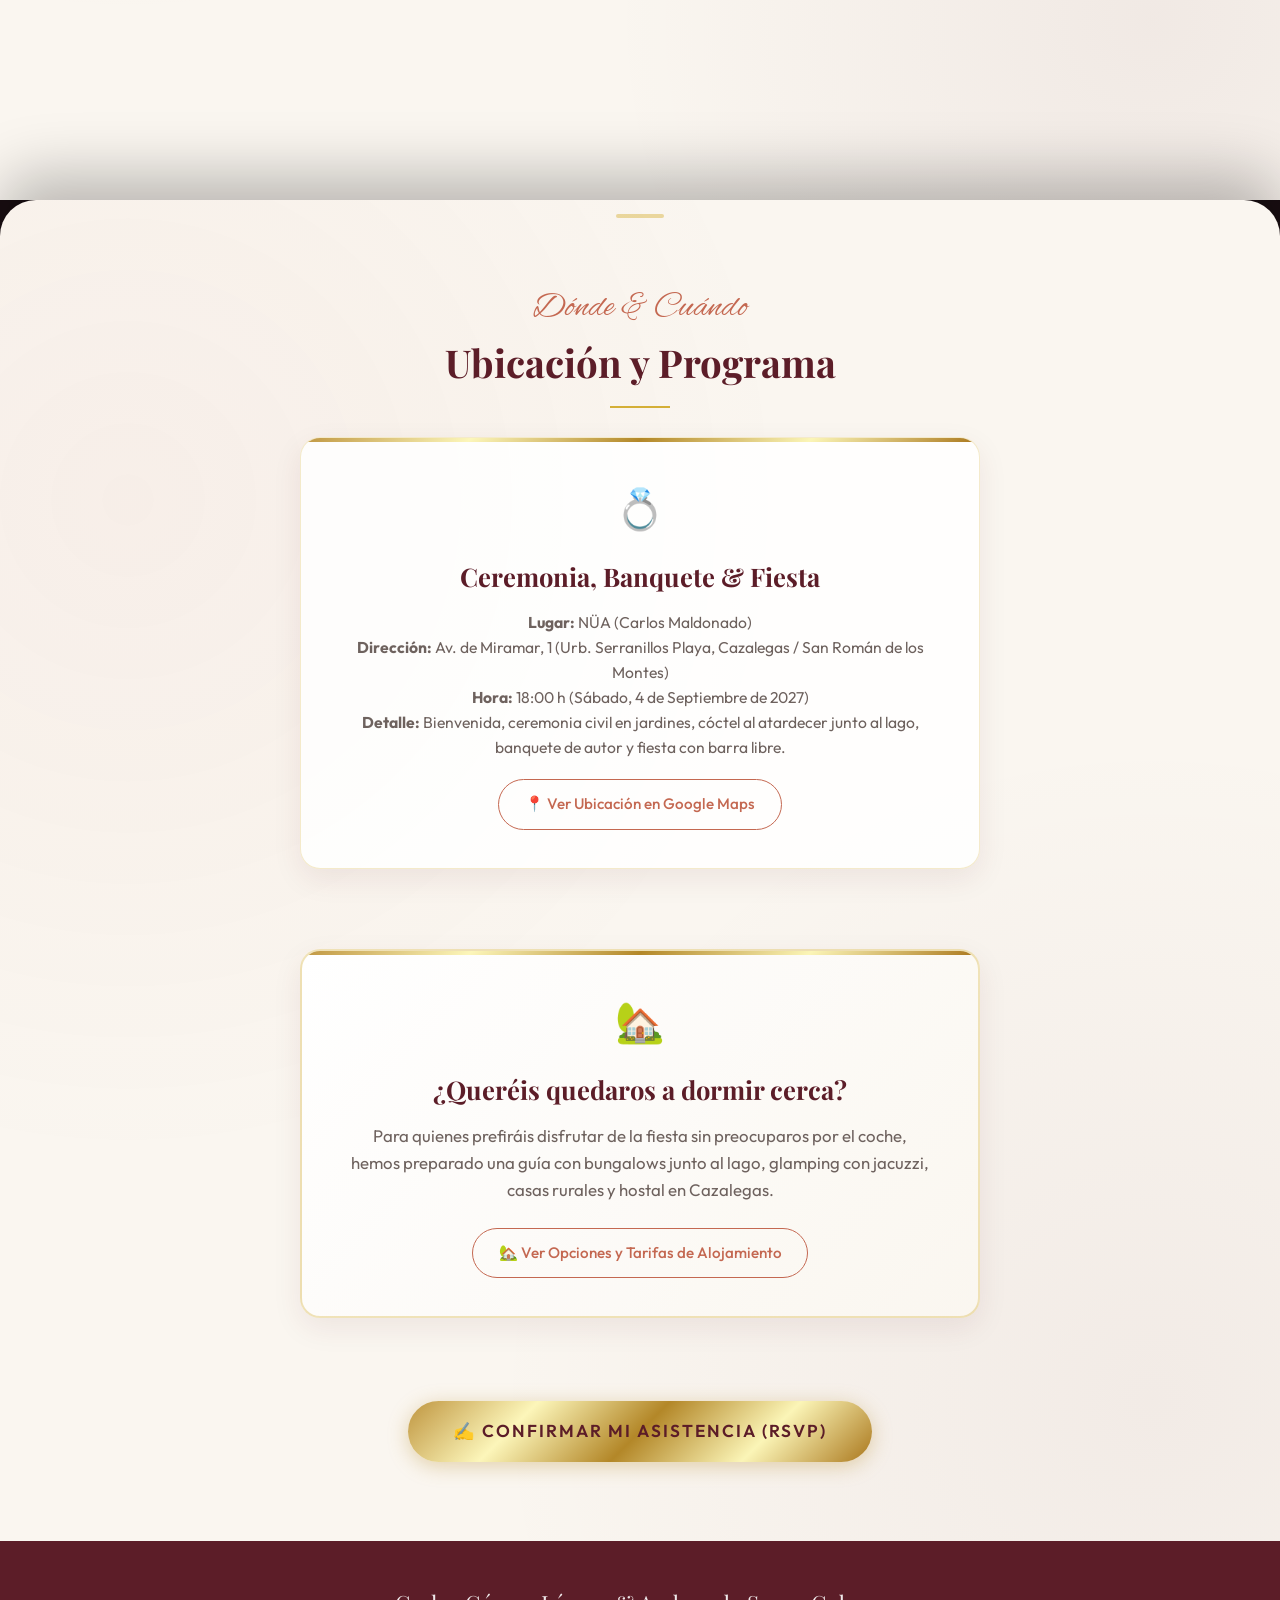
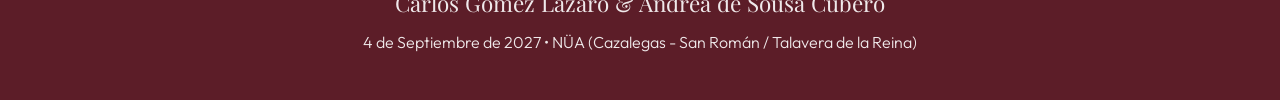
==== commit 8cd5f52a: "Ajustar texto de bienvenida en la invitacion" ====
--- a/index.html
+++ b/index.html
@@ -62,7 +62,7 @@
         <h2 class="section-title">Acompañadnos en Nuestro Gran Día</h2>
       </div>
       <p class="welcome-text">
-        Queremos compartir este día tan especial con las personas que más queremos y que han formado parte de nuestra historia. No hay mayor felicidad para nosotros que celebrar nuestro amor rodeados de vuestro cariño en una velada mágica junto al embalse. ¡Preparad vuestras mejores sonrisas y calzado cómodo para bailar bajo las estrellas!
+        Queremos compartir este día tan especial con las personas que más queremos y que han formado parte de nuestra historia. No hay mayor felicidad para nosotros que celebrar nuestro amor rodeados de vuestro cariño en una velada mágica junto a vosotros.
       </p>
 
       <!-- Indicador sutil de scroll hacia las tarjetas -->
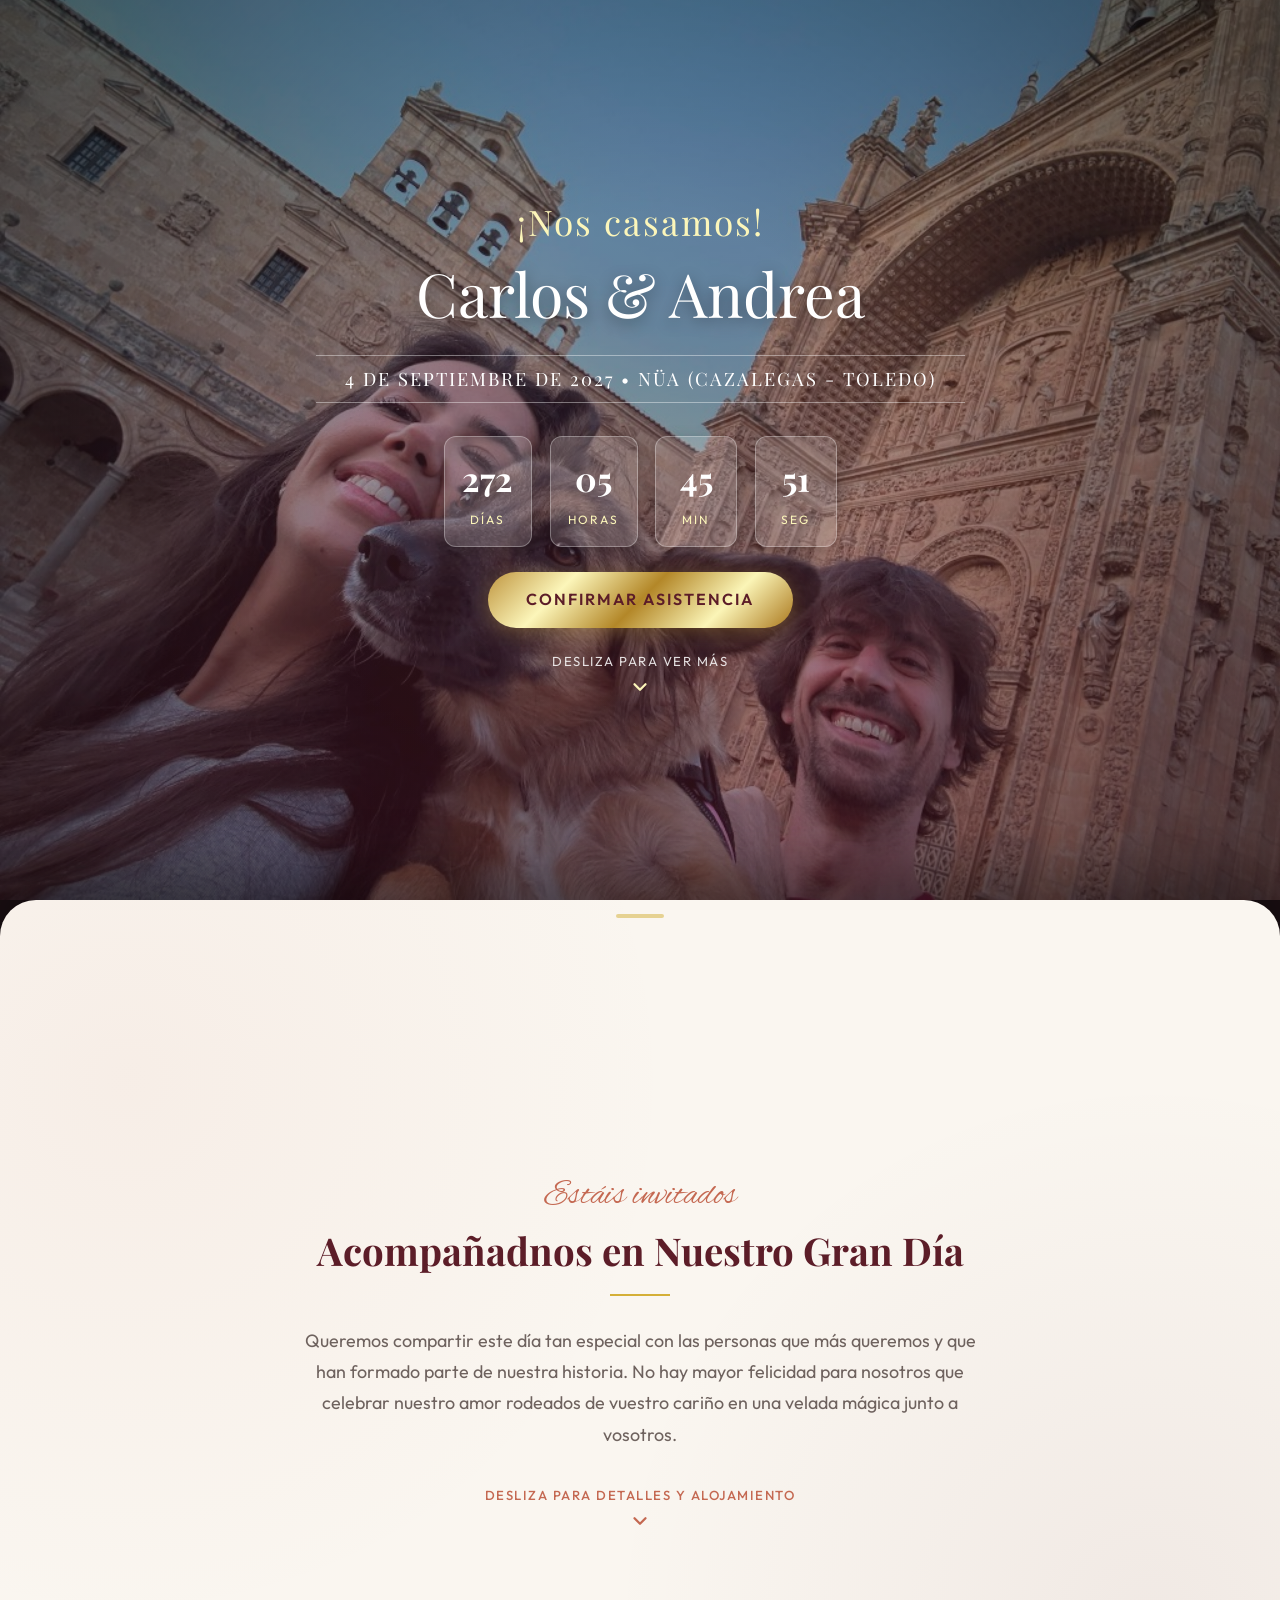
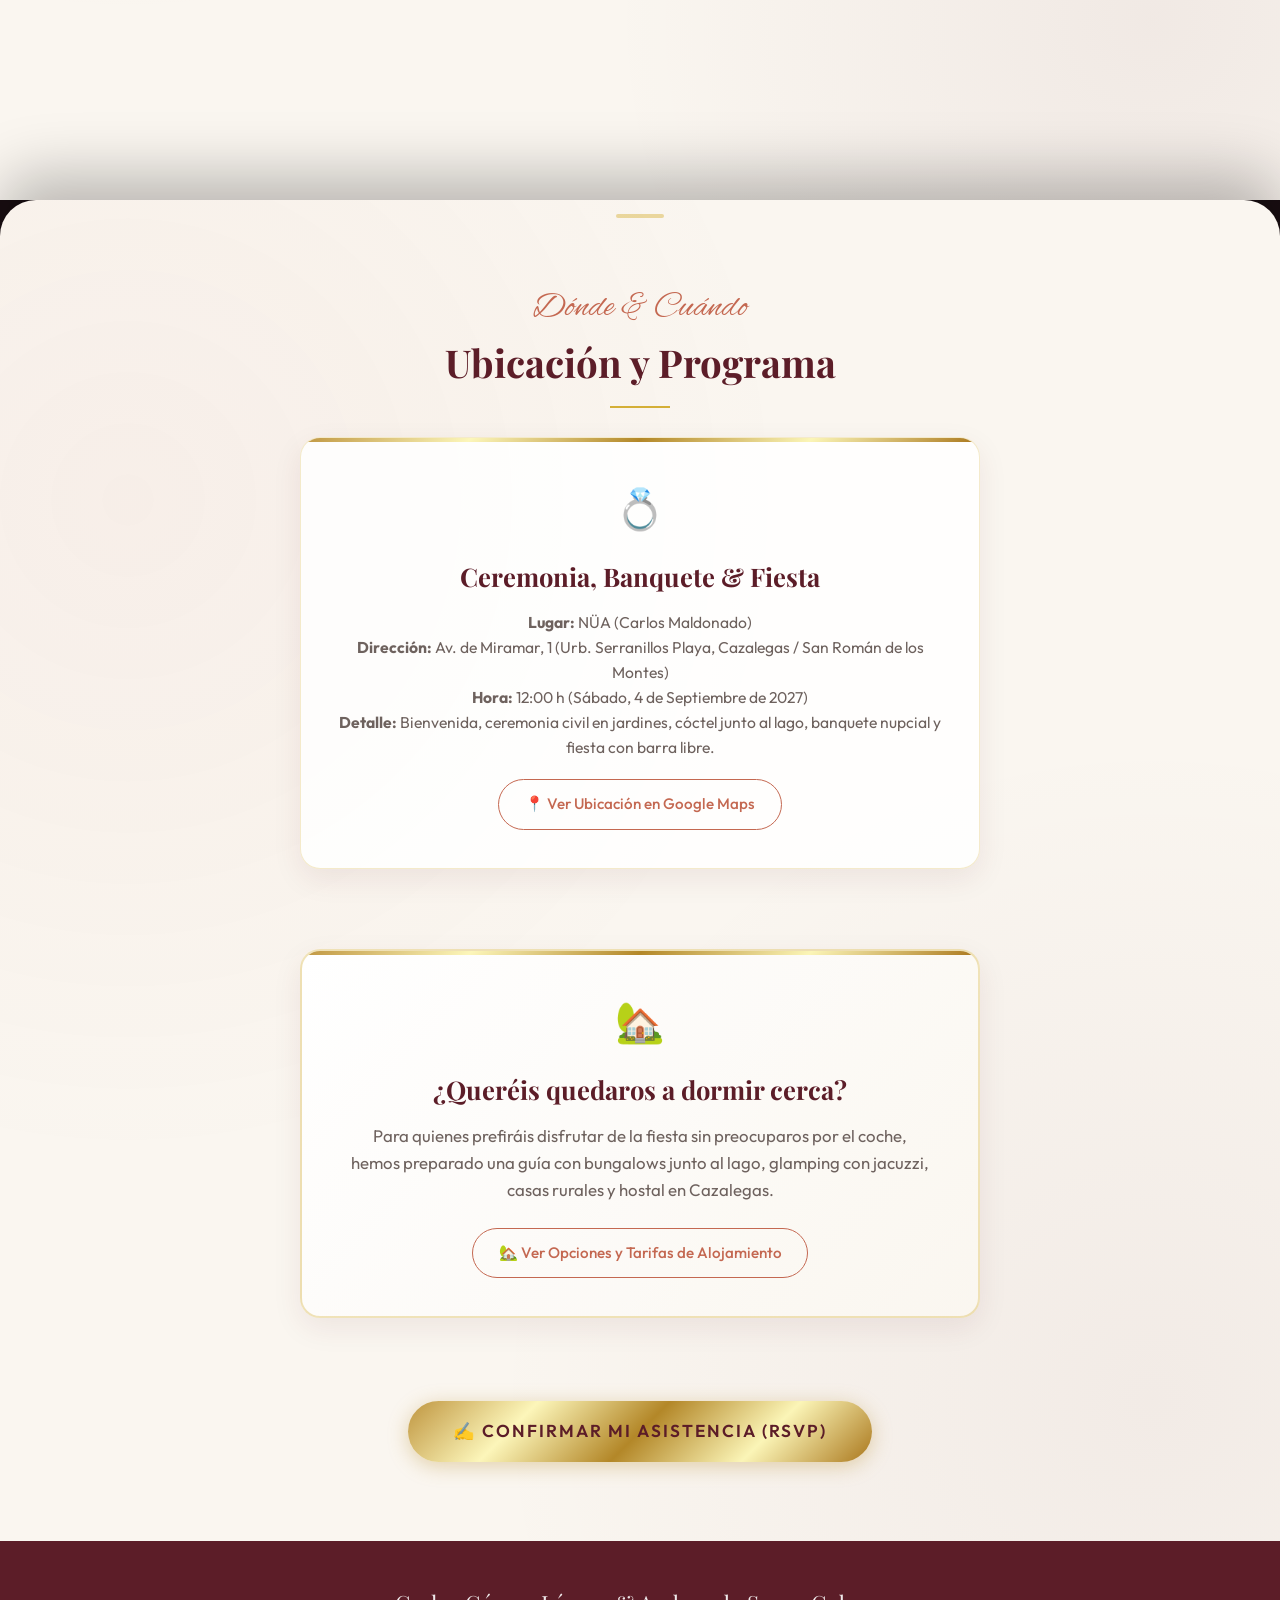
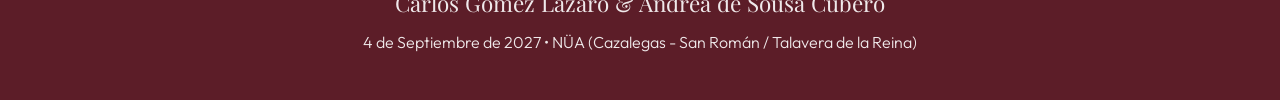
==== commit 077eaf5a: "Actualizar hora oficial a 12:00 h en la invitacion y cuenta atras" ====
--- a/index.html
+++ b/index.html
@@ -92,8 +92,8 @@
       <p class="card-info">
         <strong>Lugar:</strong> NÜA (Carlos Maldonado)<br>
         <strong>Dirección:</strong> Av. de Miramar, 1 (Urb. Serranillos Playa, Cazalegas / San Román de los Montes)<br>
-        <strong>Hora:</strong> 18:00 h (Sábado, 4 de Septiembre de 2027)<br>
-        <strong>Detalle:</strong> Bienvenida, ceremonia civil en jardines, cóctel al atardecer junto al lago, banquete de autor y fiesta con barra libre.
+        <strong>Hora:</strong> 12:00 h (Sábado, 4 de Septiembre de 2027)<br>
+        <strong>Detalle:</strong> Bienvenida, ceremonia civil en jardines, cóctel junto al lago, banquete nupcial y fiesta con barra libre.
       </p>
       <a href="https://maps.google.com/?q=Nua+Eventos+Av+de+Miramar+1+Serranillos+Playa" target="_blank" class="btn-outline">
         📍 Ver Ubicación en Google Maps
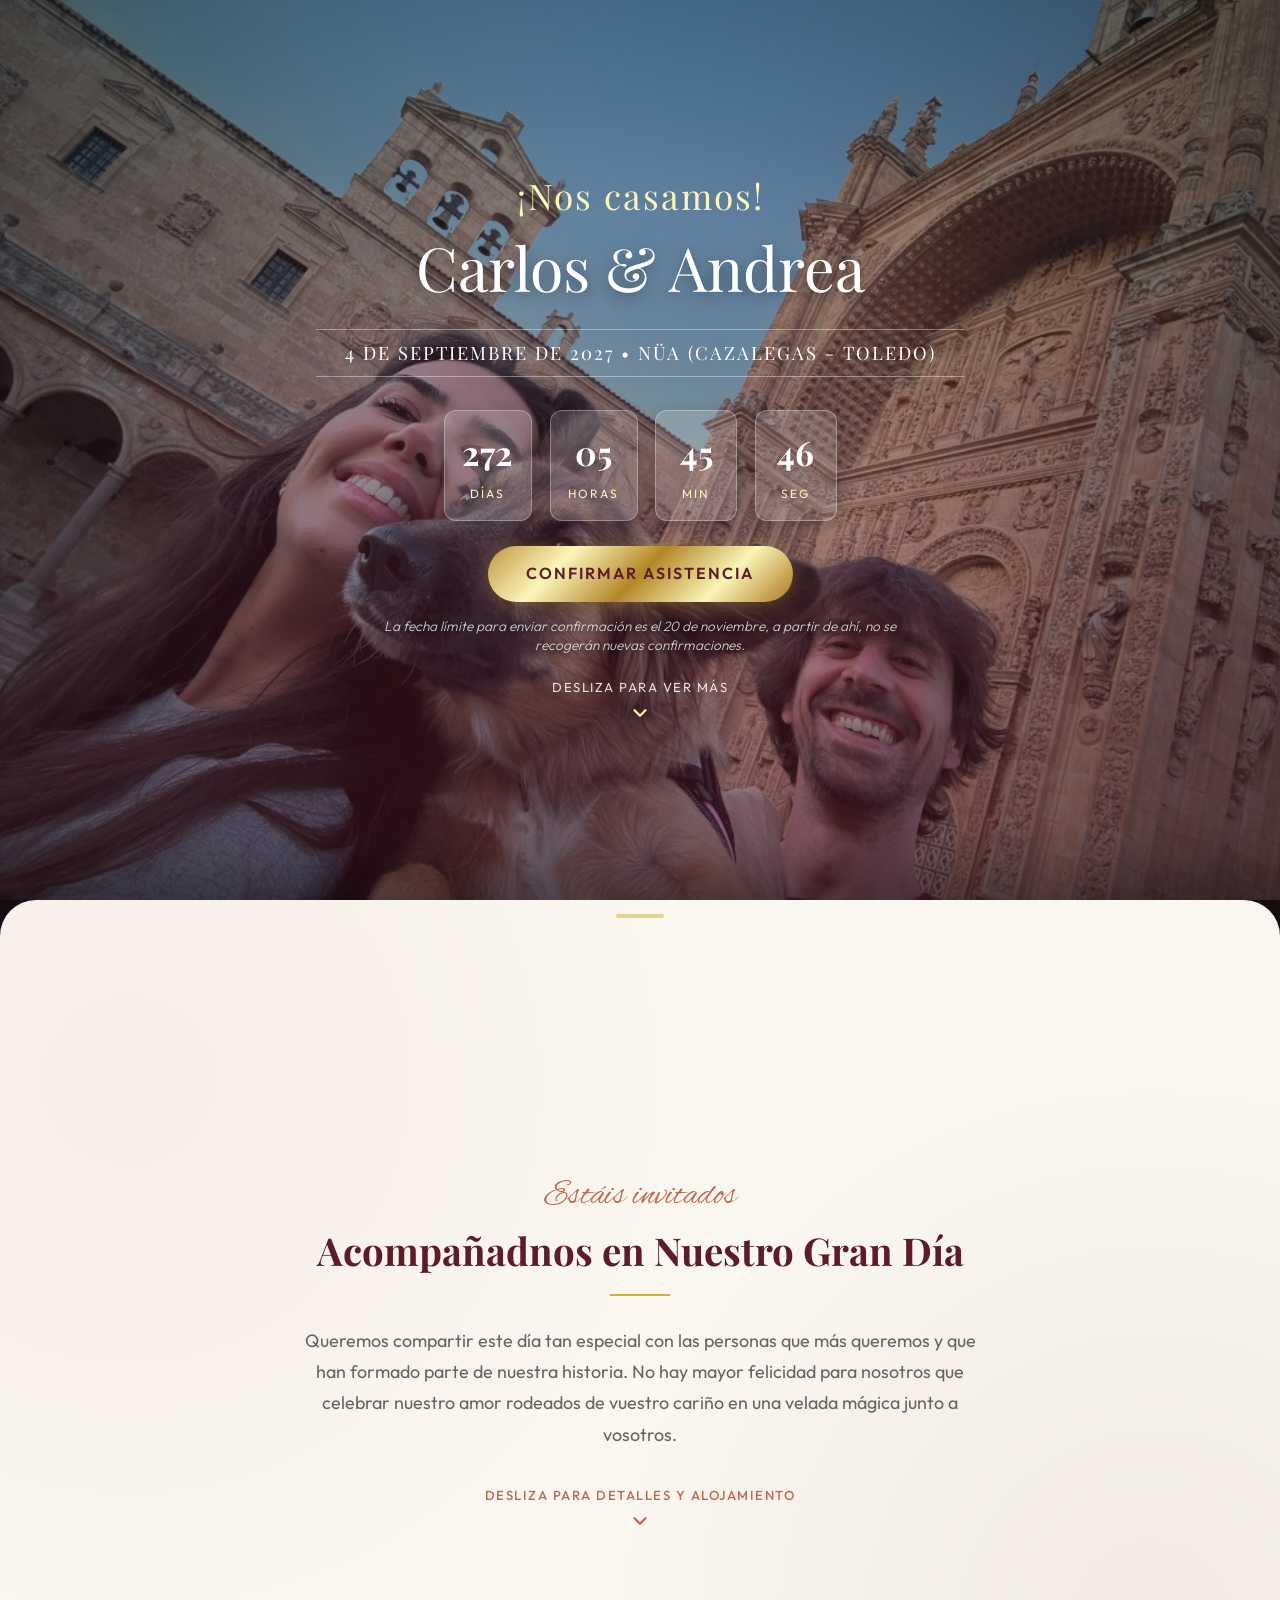
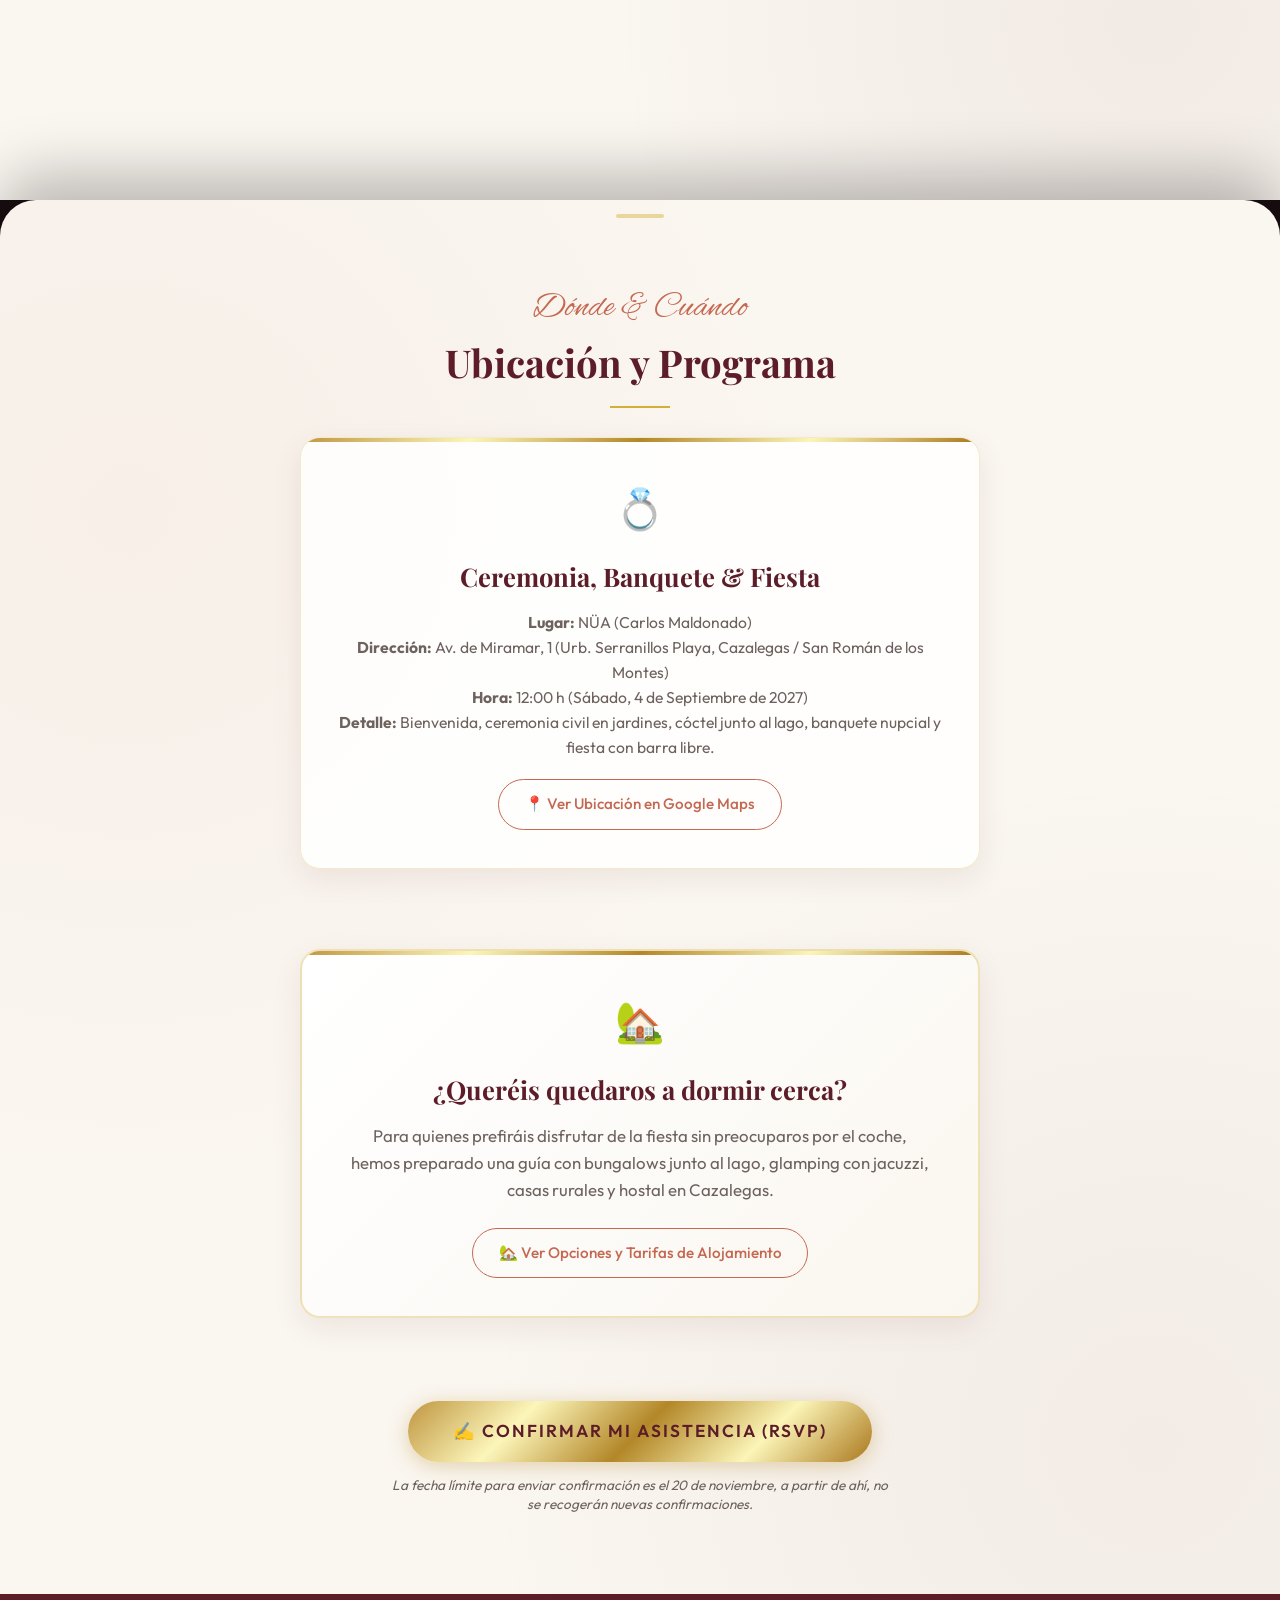
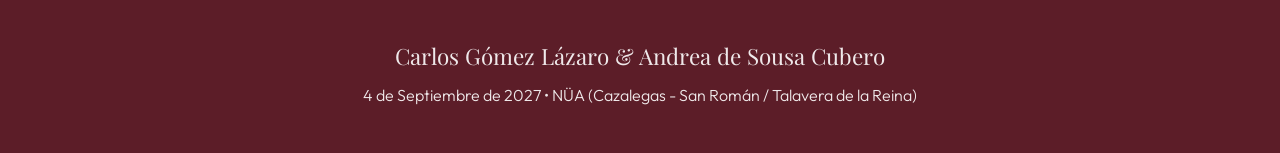
==== commit c63518e1: "feat(home): anadir nota sutil de fecha limite bajo el boton de confirmacion" ====
--- a/index.html
+++ b/index.html
@@ -7,7 +7,7 @@
   <meta name="description" content="Invitación oficial de boda de Carlos Gómez Lázaro y Andrea de Sousa Cubero el 4 de Septiembre de 2027. ¡Confirma tu asistencia!">
   
   <!-- CSS Principal -->
-  <link rel="stylesheet" href="style.css?v=11">
+  <link rel="stylesheet" href="style.css?v=12">
 </head>
 <body>
 
@@ -43,6 +43,10 @@
       </div>
 
       <a href="rsvp.html" class="btn-primary">Confirmar Asistencia</a>
+
+      <p class="hero-deadline-note">
+        La fecha límite para enviar confirmación es el 20 de noviembre, a partir de ahí, no se recogerán nuevas confirmaciones.
+      </p>
 
       <!-- Indicador sutil de scroll -->
       <div class="scroll-indicator">
@@ -122,6 +126,9 @@
       <a href="rsvp.html" class="btn-primary" style="font-size: 1.08rem; padding: 1.05rem 2.8rem;">
         ✍️ Confirmar Mi Asistencia (RSVP)
       </a>
+      <p style="margin-top: 0.9rem; font-size: 0.85rem; color: var(--text-muted); font-style: italic; max-width: 500px; margin-left: auto; margin-right: auto; line-height: 1.4;">
+        La fecha límite para enviar confirmación es el 20 de noviembre, a partir de ahí, no se recogerán nuevas confirmaciones.
+      </p>
     </section>
 
     <!-- FOOTER -->
--- a/style.css
+++ b/style.css
@@ -179,6 +179,20 @@
 .btn-primary:hover {
   transform: translateY(-3px) scale(1.02);
   box-shadow: 0 8px 25px rgba(191, 149, 63, 0.6);
+}
+
+.hero-deadline-note {
+  margin-top: 0.9rem;
+  margin-bottom: 0.4rem;
+  font-size: 0.85rem;
+  color: rgba(255, 255, 255, 0.78);
+  font-style: italic;
+  font-weight: 300;
+  max-width: 520px;
+  margin-left: auto;
+  margin-right: auto;
+  line-height: 1.4;
+  text-shadow: 0 1px 4px rgba(0, 0, 0, 0.5);
 }
 
 /* Indicador de Desplazamiento */
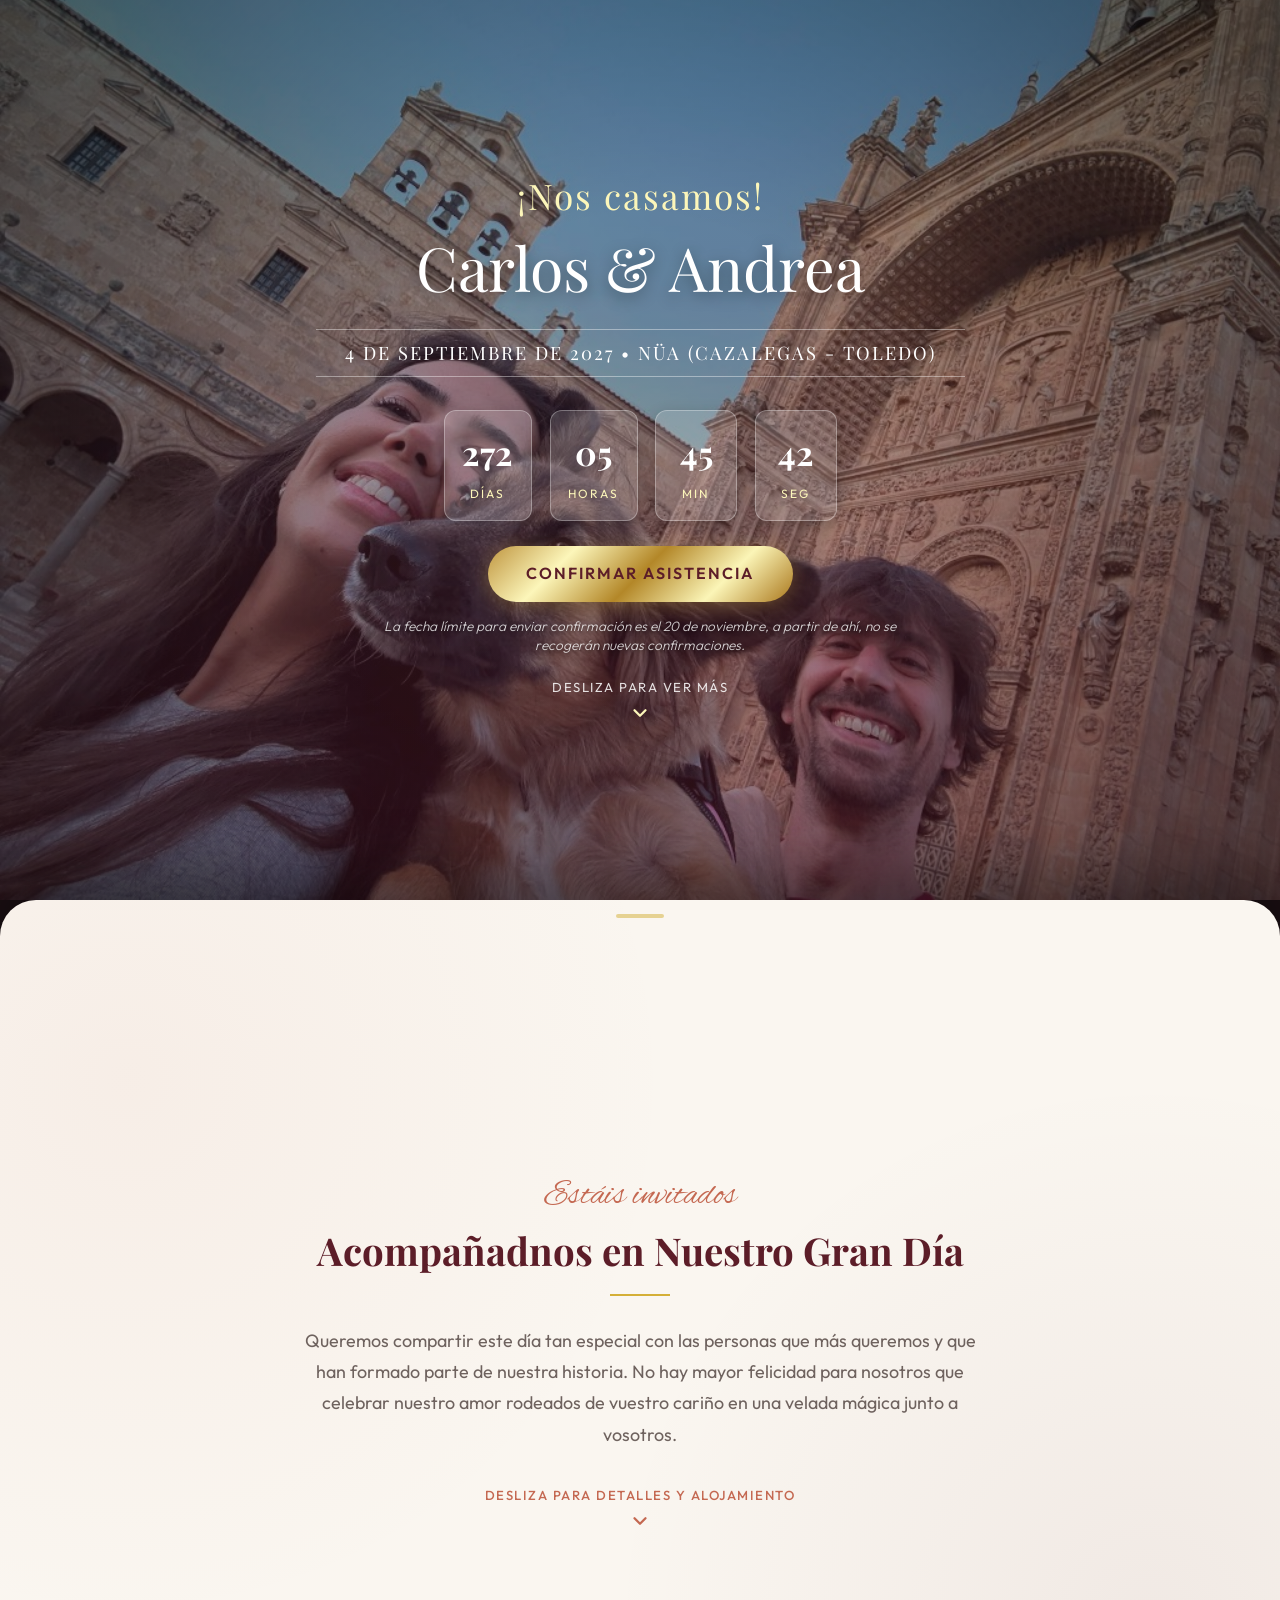
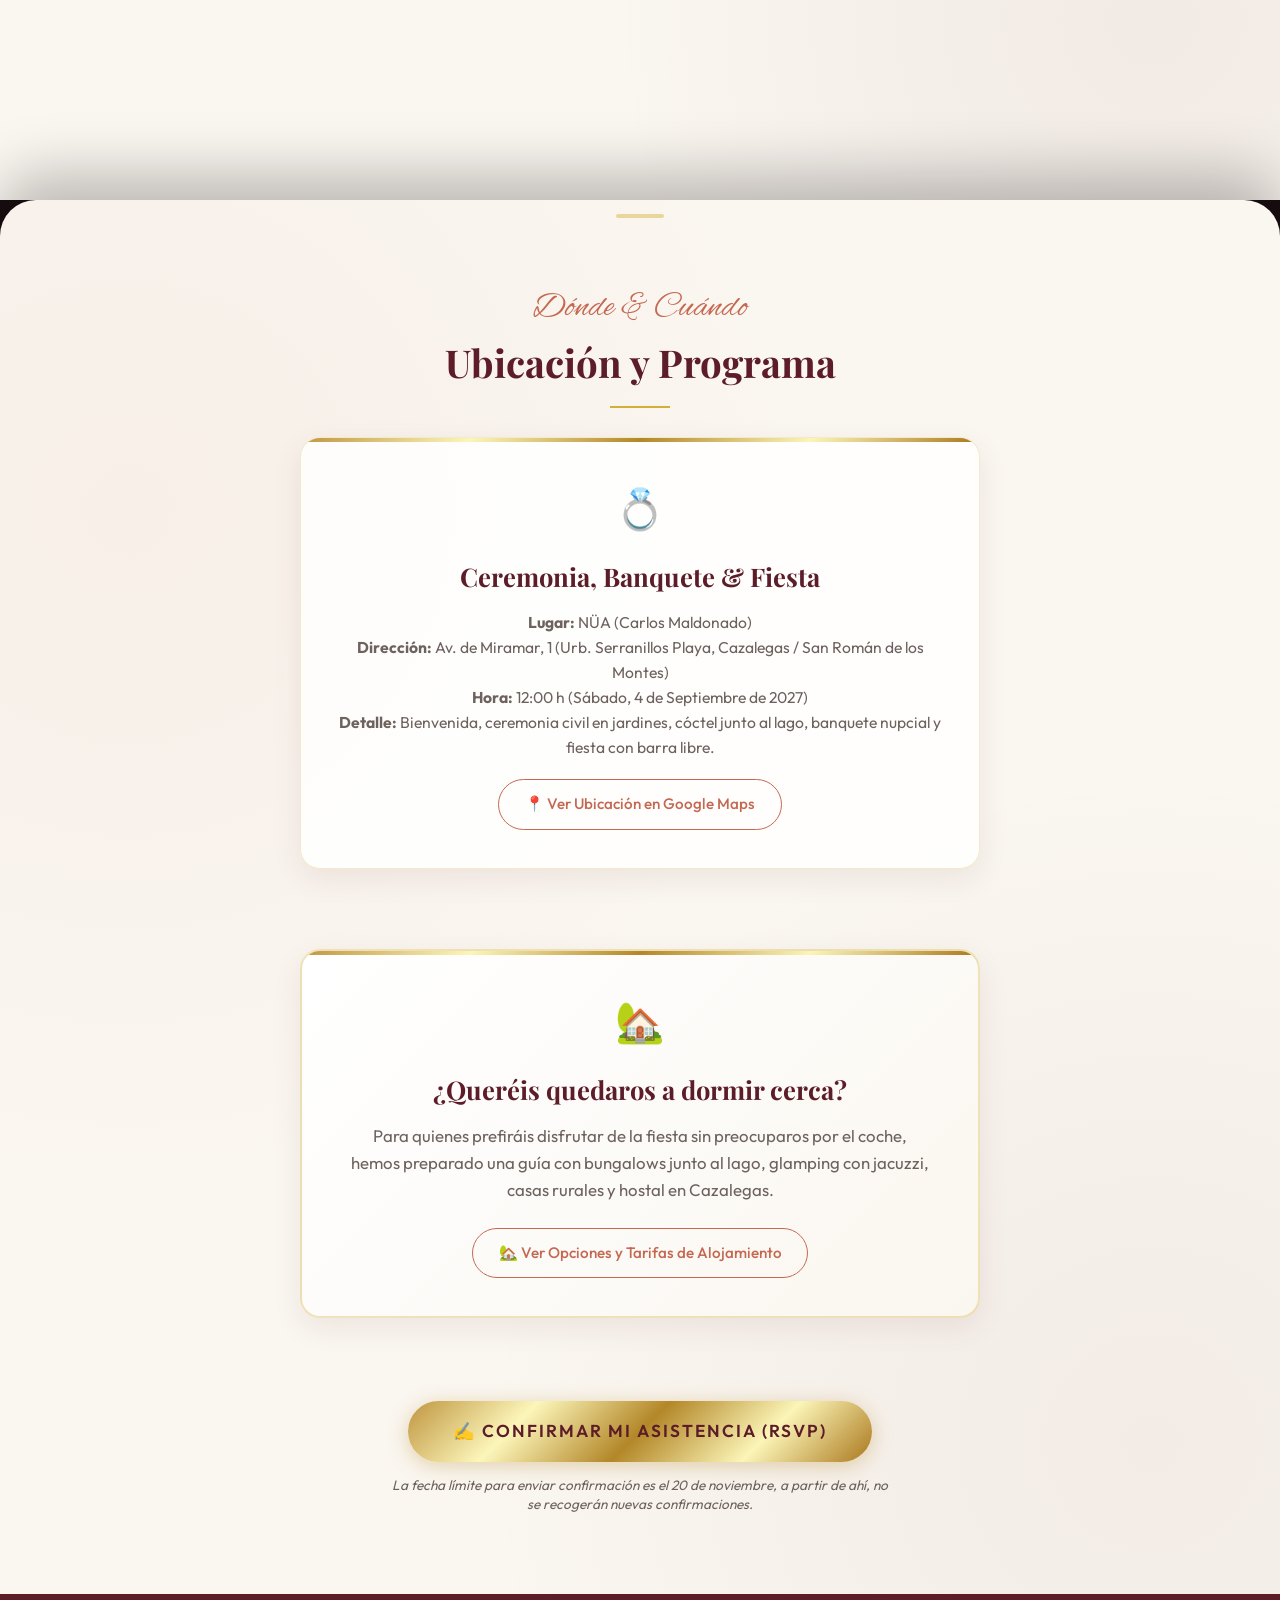
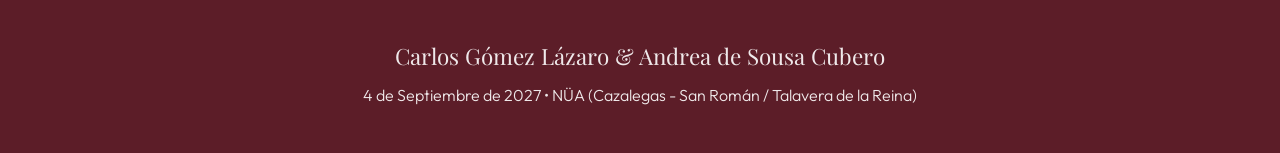
==== commit 563027e1: "Mejorar seleccion de intolerancias: exclusion de 'Ninguna' y opcion 'Otras' con campo de texto libre" ====
--- a/index.html
+++ b/index.html
@@ -141,6 +141,6 @@
 
   <!-- Scripts -->
   <script src="rsvp_config.js?v=2"></script>
-  <script src="app.js?v=5"></script>
+  <script src="app.js?v=6"></script>
 </body>
 </html>
